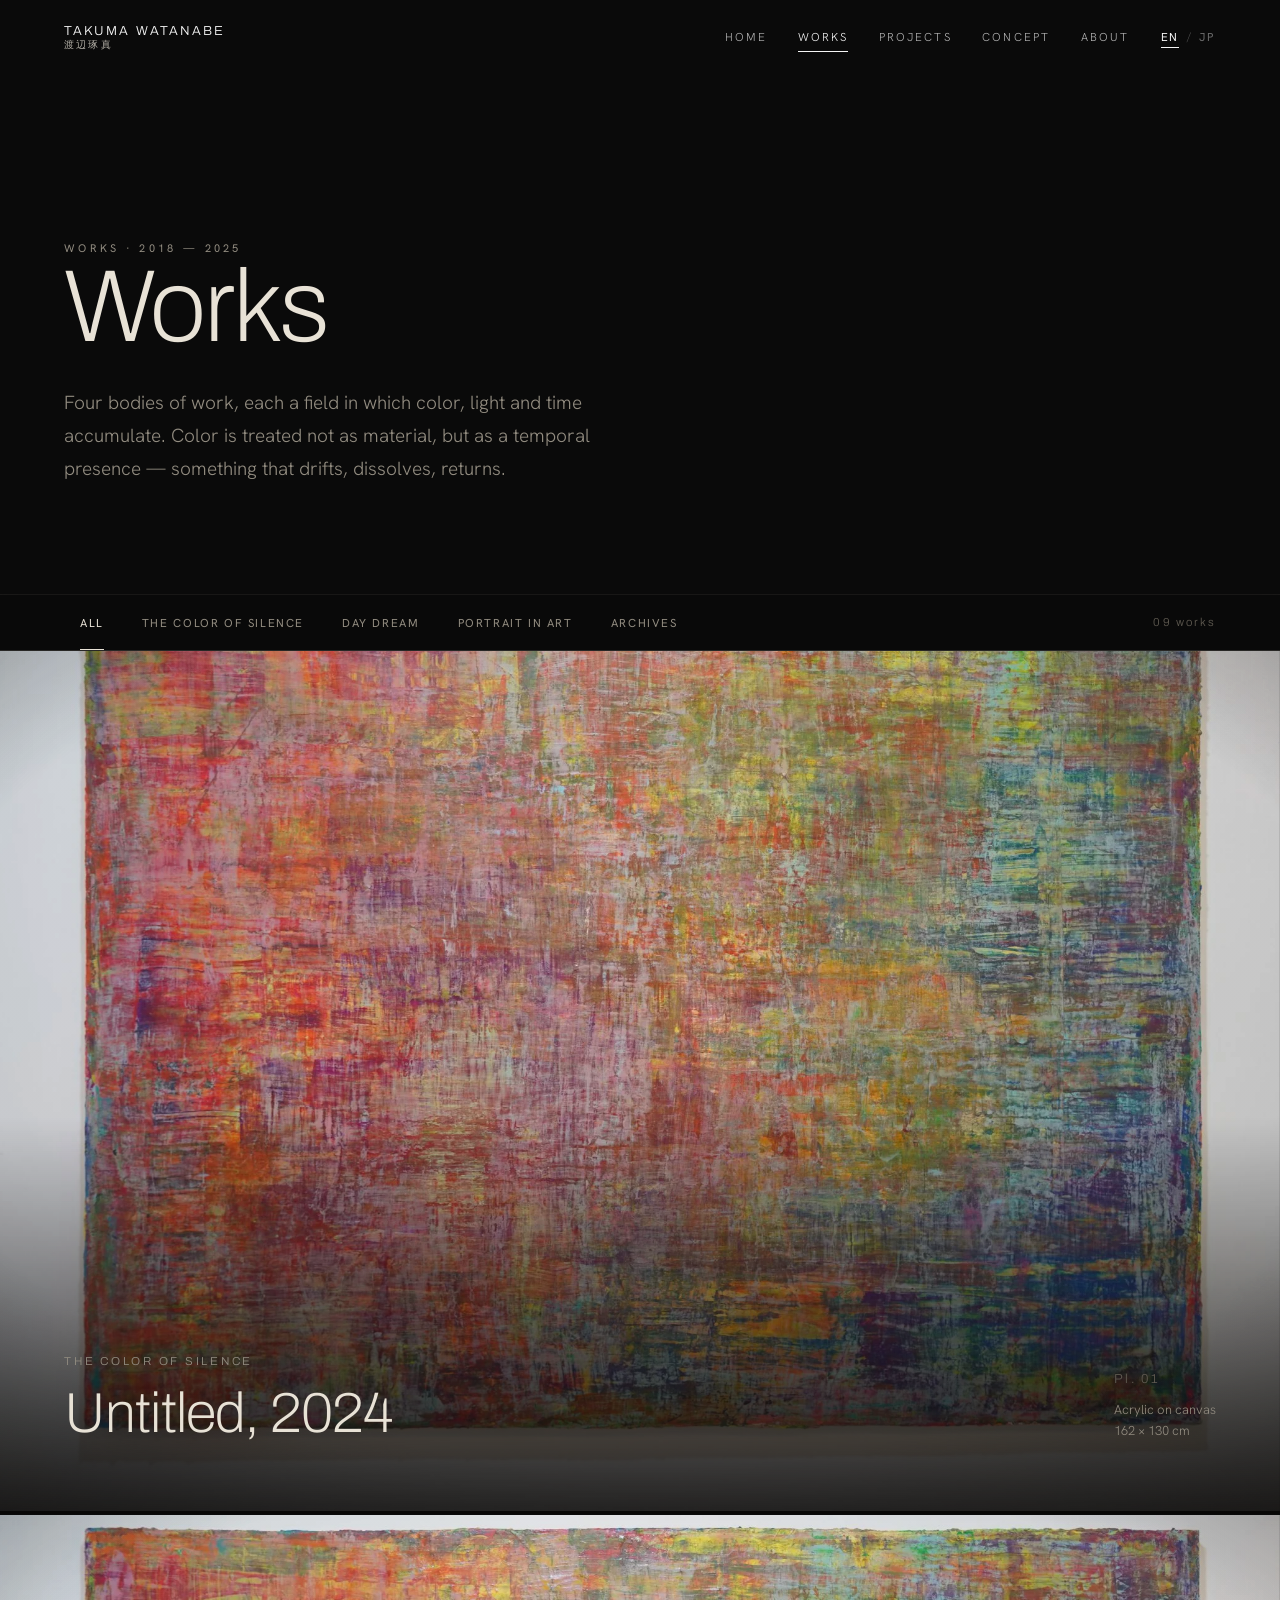
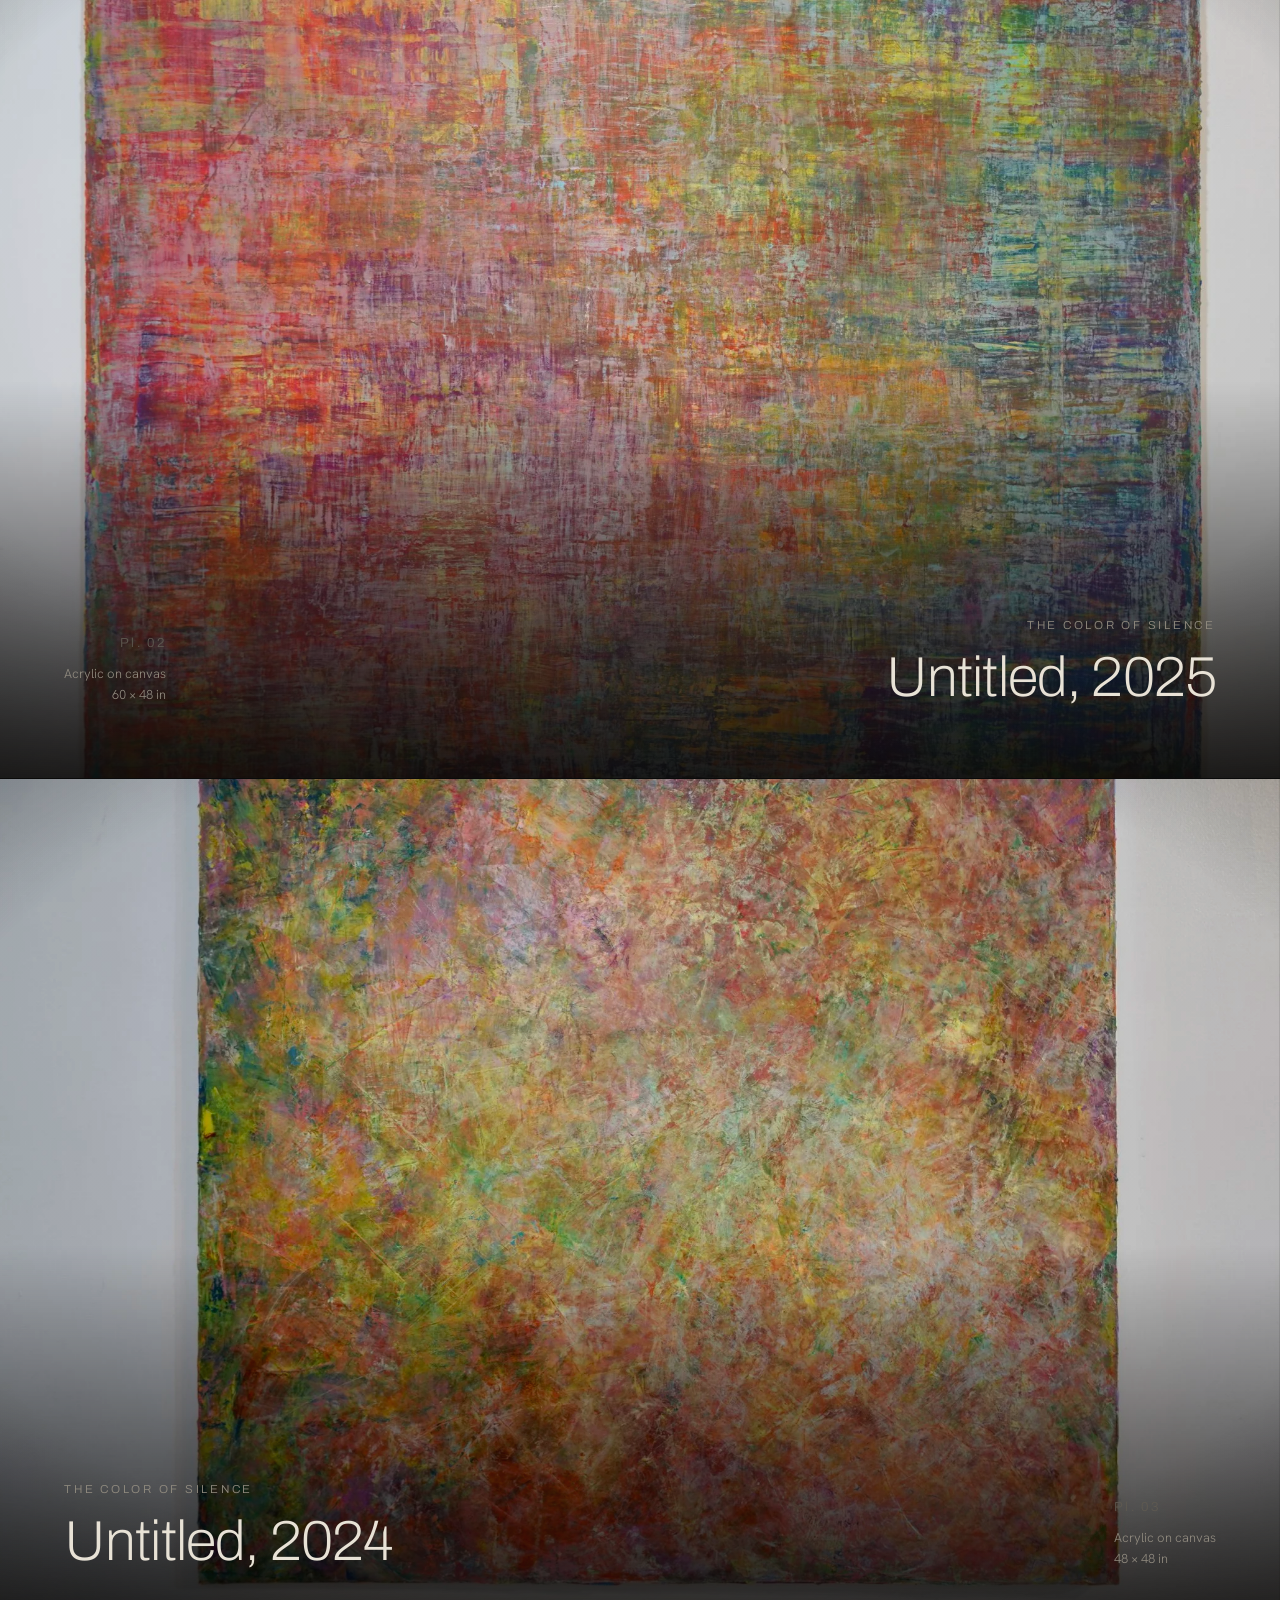
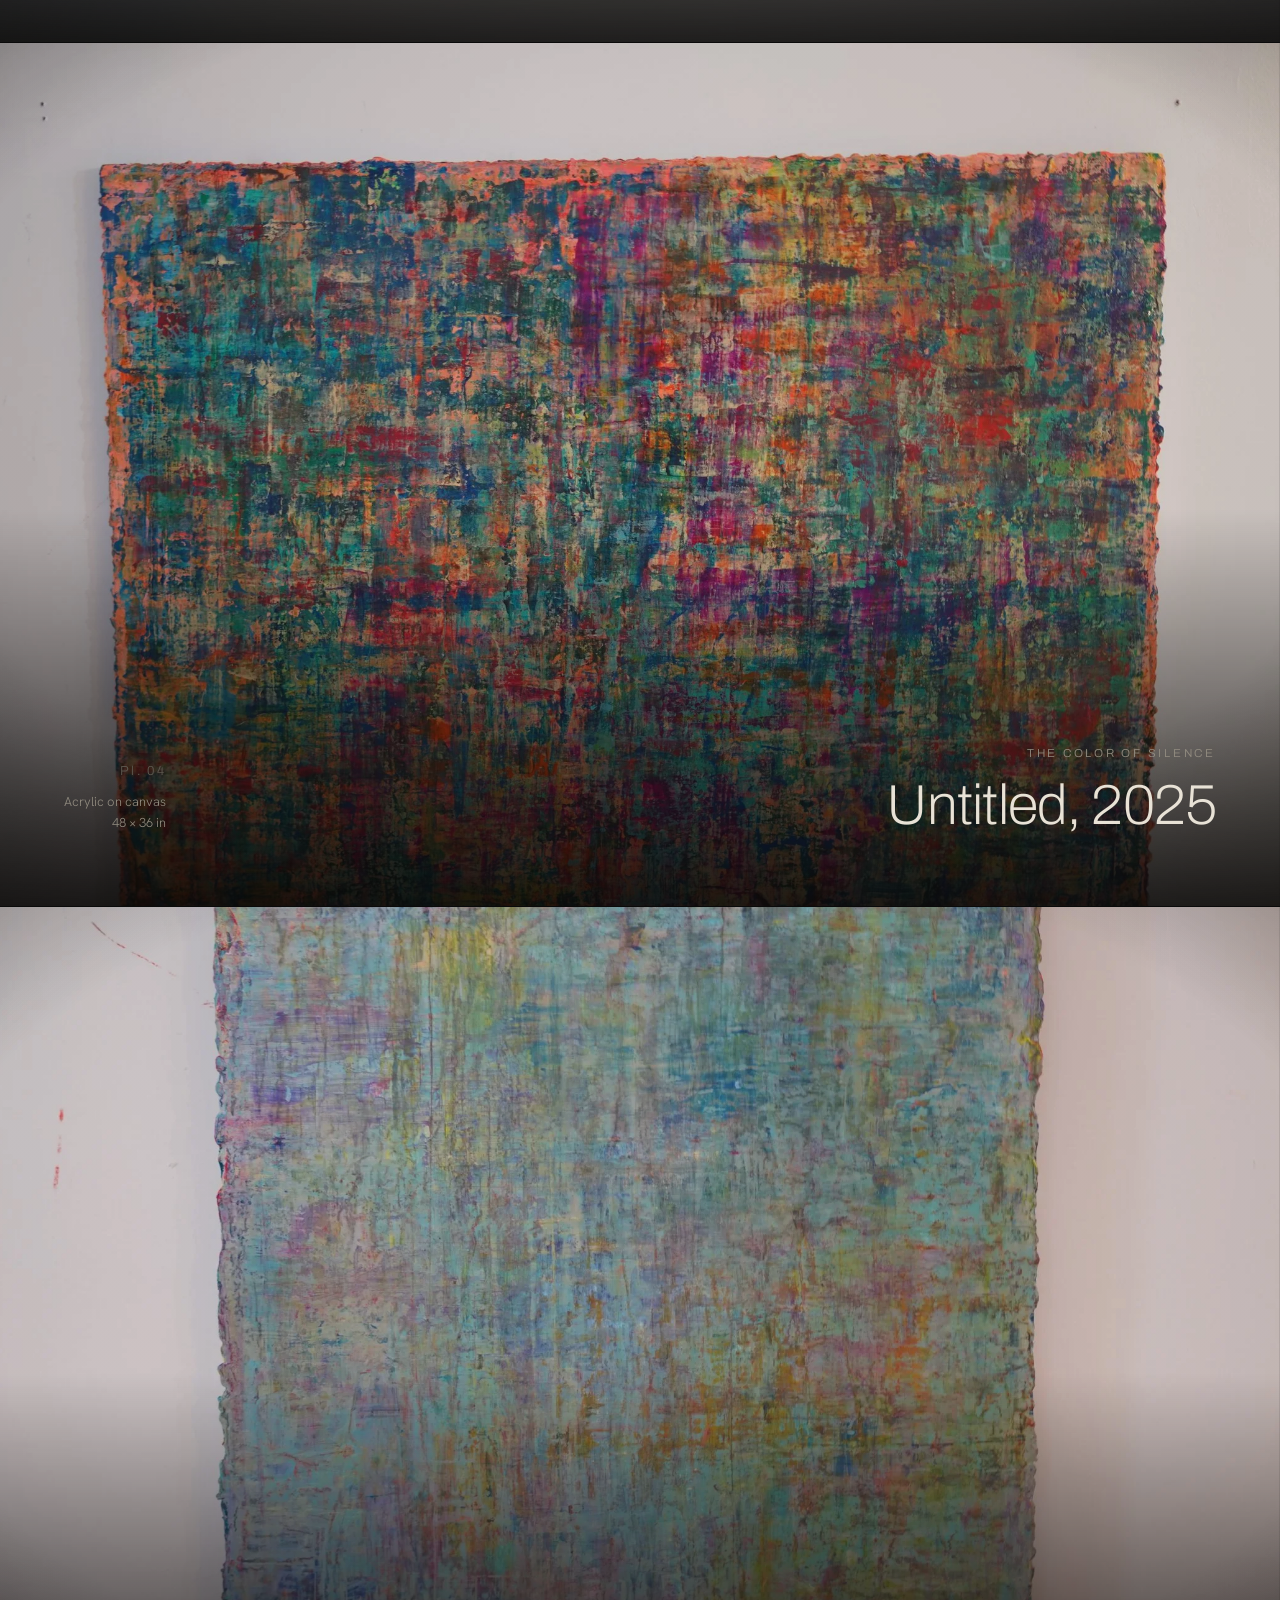
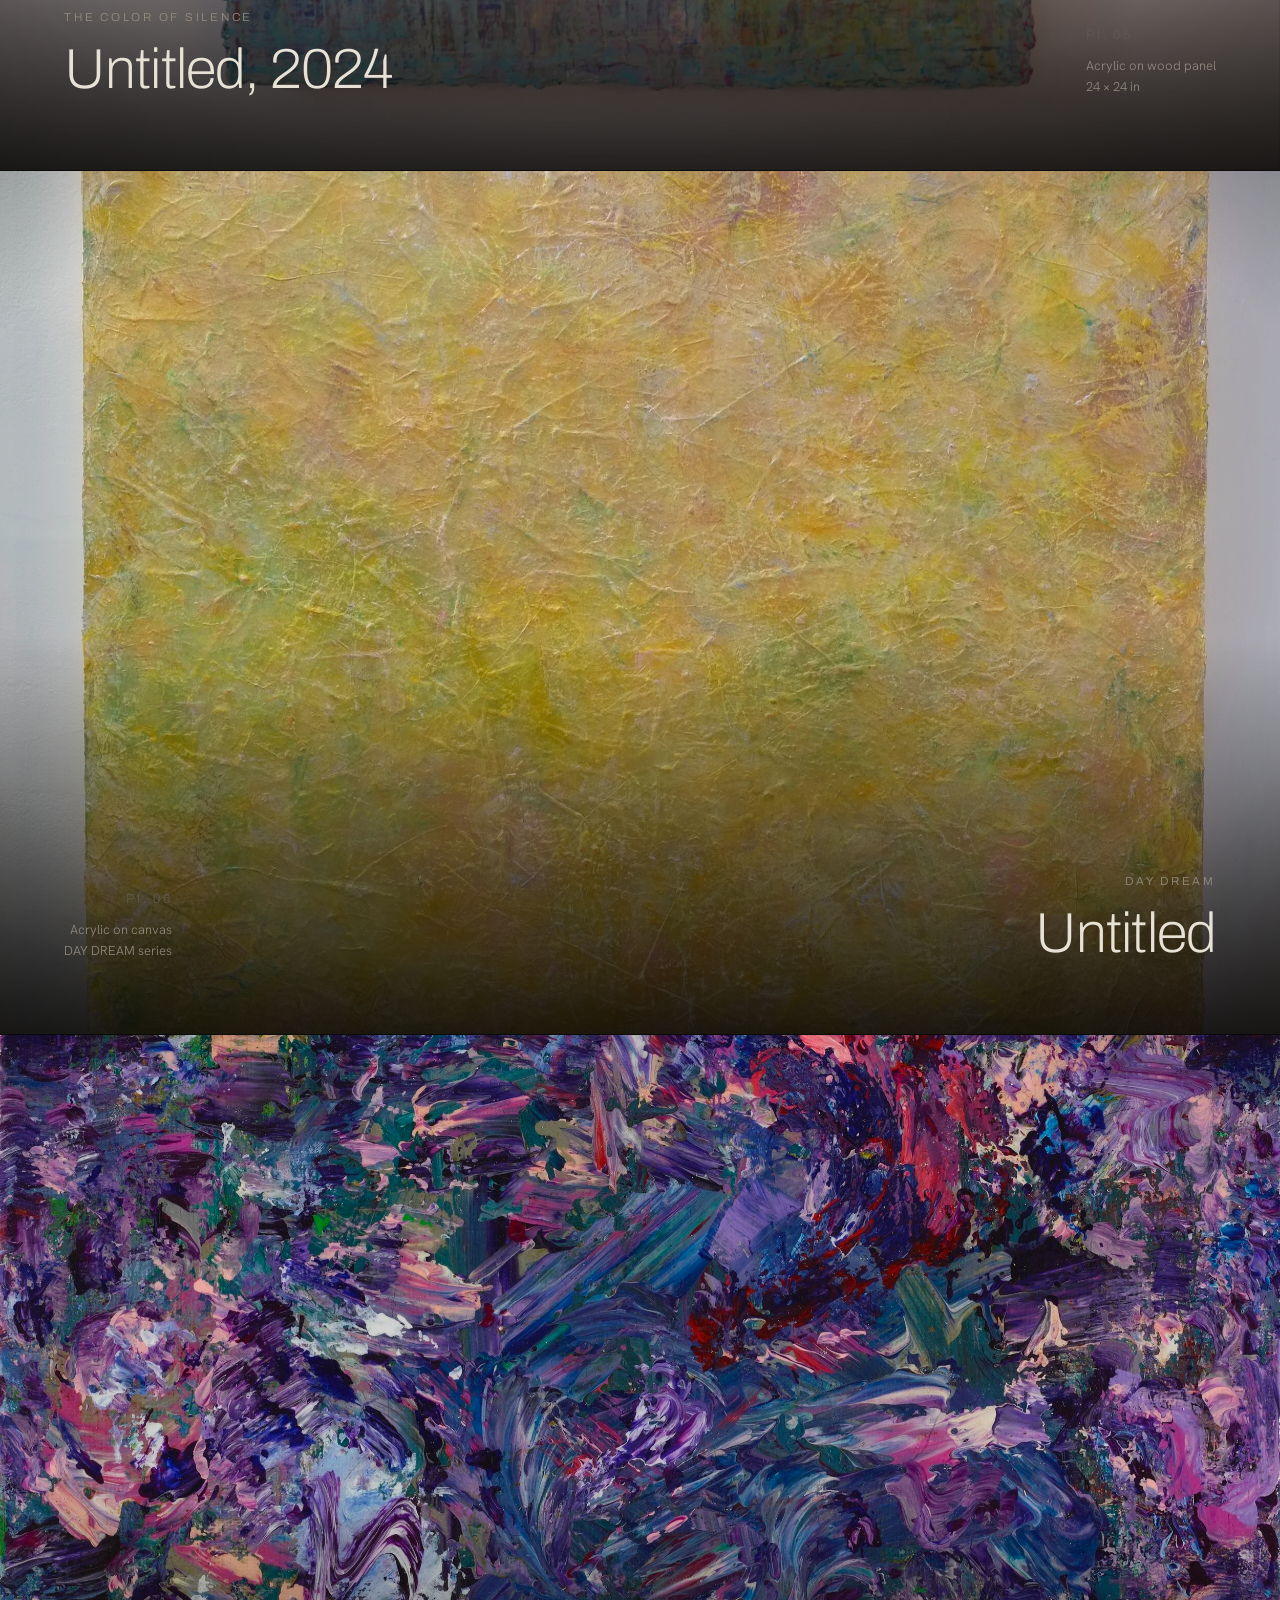
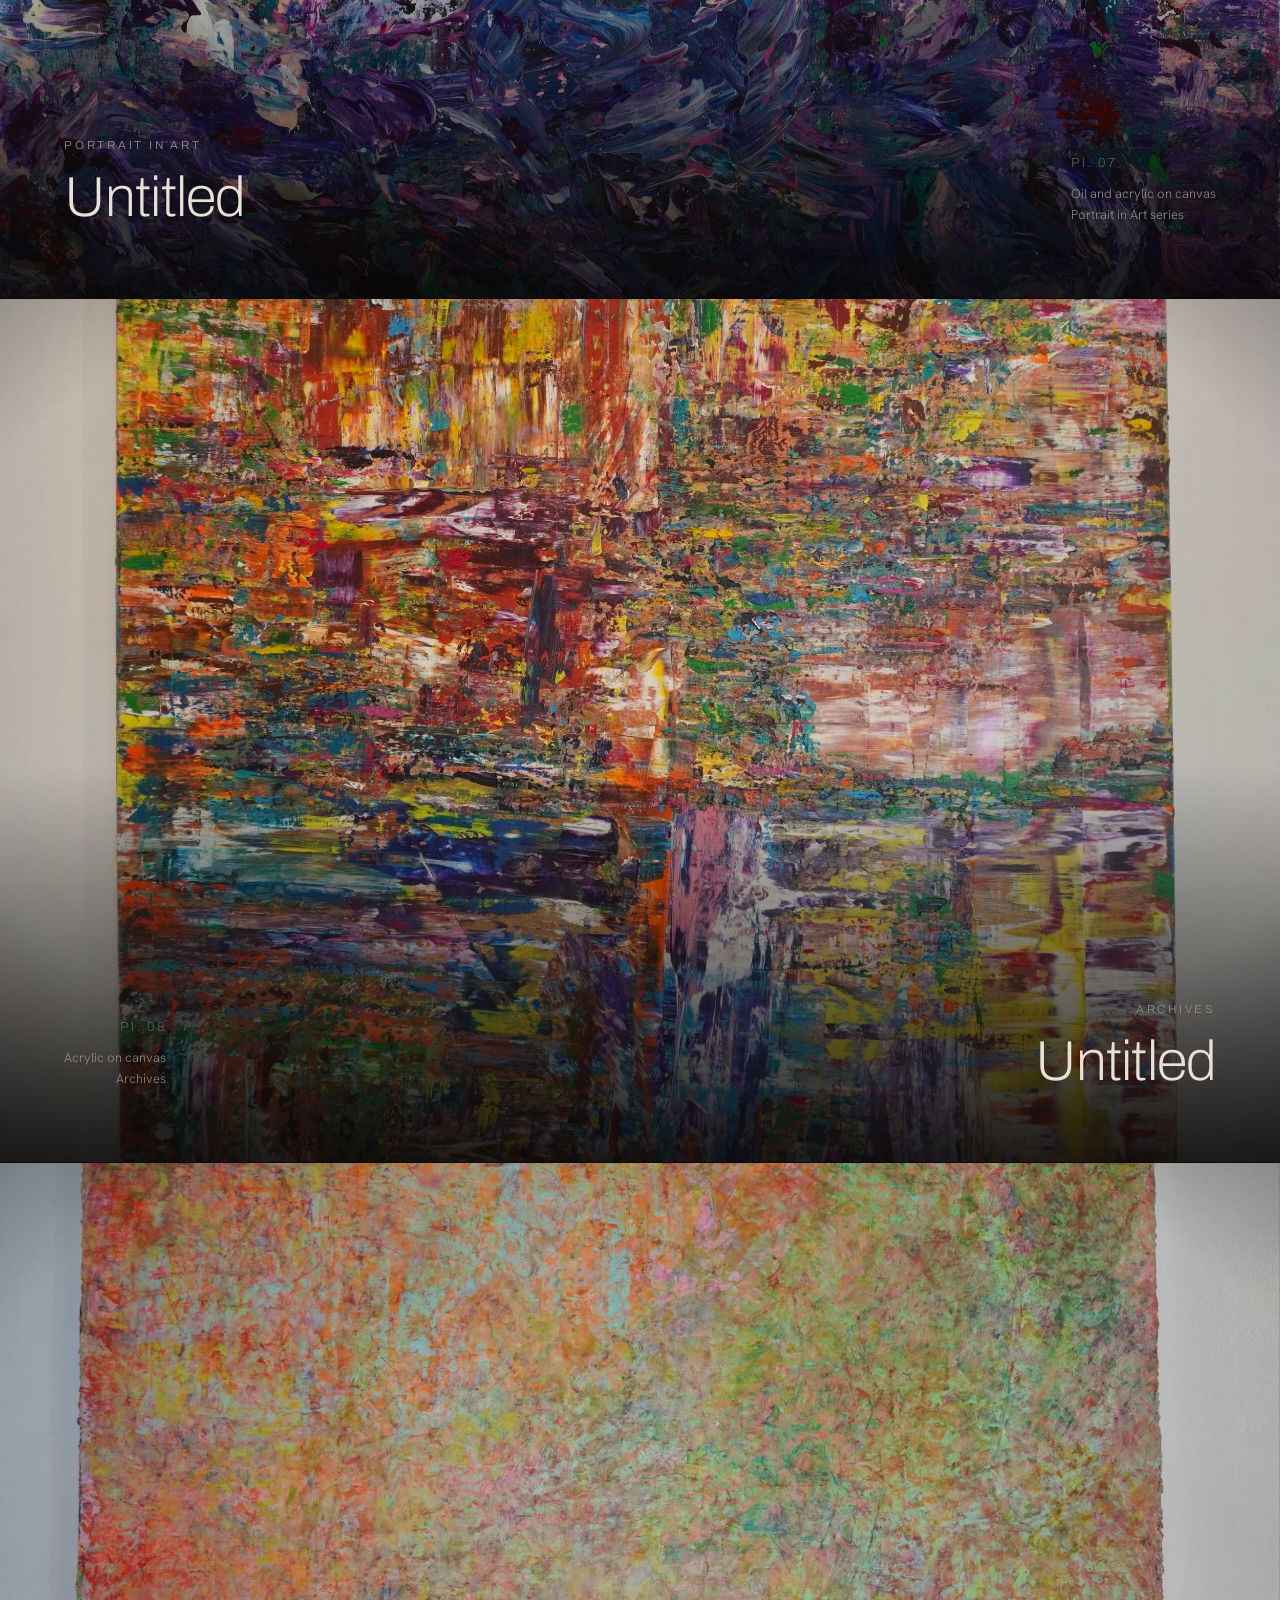
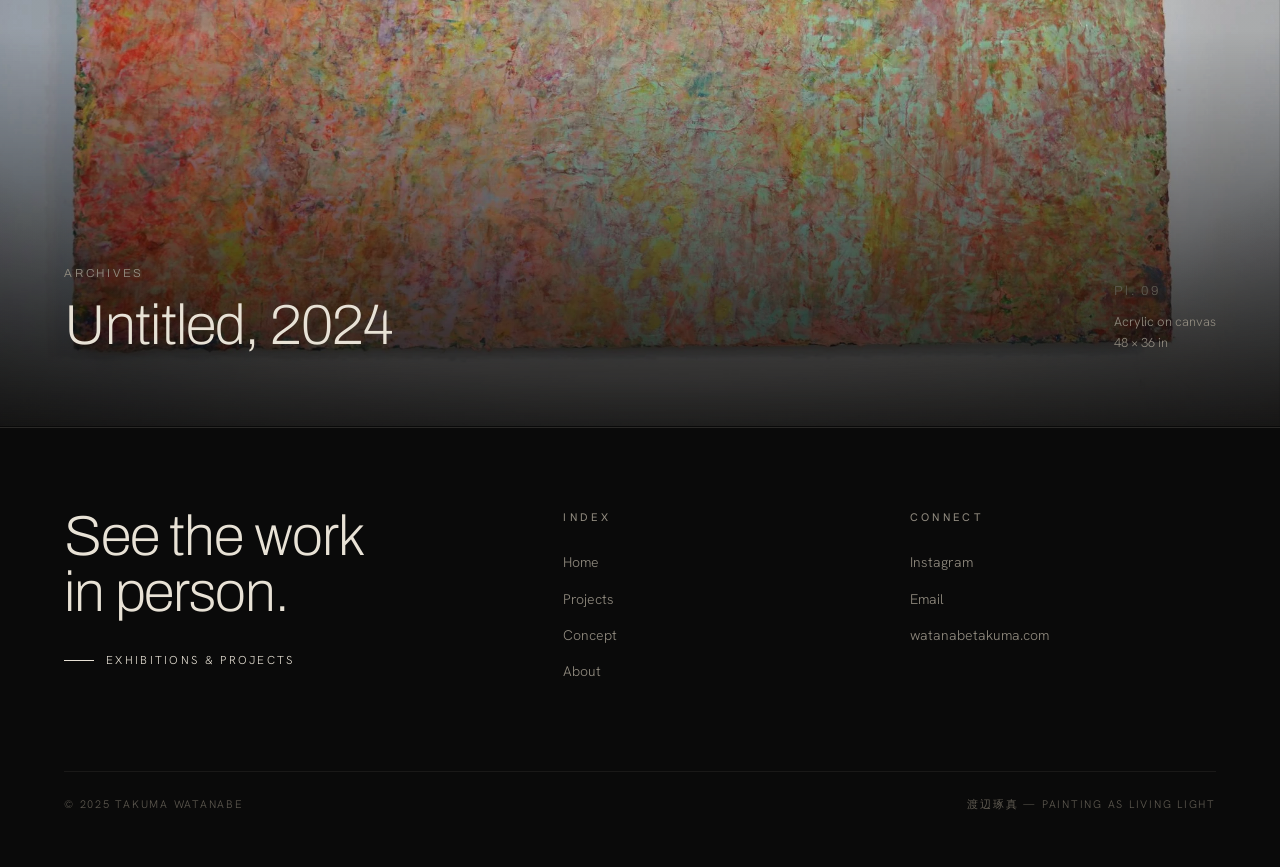
==== works.html @ 710b6a2f "Initial commit" ====
<!DOCTYPE html>
<html lang="en">
<head>
<meta charset="UTF-8" />
<meta name="viewport" content="width=device-width, initial-scale=1.0" />
<title>Works — Takuma Watanabe</title>
<script>try{if((localStorage.getItem('tw-lang')||'en')==='jp')document.documentElement.classList.add('lang-jp');}catch(e){}</script>
<link rel="preconnect" href="https://fonts.googleapis.com" />
<link rel="preconnect" href="https://fonts.gstatic.com" crossorigin />
<link href="https://fonts.googleapis.com/css2?family=Archivo:wght@300;400;500&family=Archivo+Expanded:wght@200;300;400&family=Hanken+Grotesk:wght@300;400;500&family=Noto+Sans+JP:wght@200;300;400;500&display=swap" rel="stylesheet" />
<link rel="stylesheet" href="assets/site.css" />
<style>
  .pagehead{padding:26vh var(--pad) 0;max-width:var(--maxw);margin:0 auto}
  .pagehead .micro{margin-bottom:26px}
  .pagehead h1{font-family:var(--display);font-weight:200;font-size:clamp(46px,8vw,120px);line-height:0.92;letter-spacing:-0.02em}
  .pagehead h1 .lng-jp{font-weight:200;letter-spacing:0.04em}
  .pagehead p{max-width:48ch;margin-top:32px;font-size:clamp(15px,1.5vw,19px);line-height:1.75;color:var(--ink-mute)}
  .pagehead p .lng-jp{line-height:2}

  .filterbar{position:sticky;top:0;z-index:70;background:rgba(10,10,10,0.78);backdrop-filter:blur(10px);
    border-top:1px solid var(--line-soft);border-bottom:1px solid var(--line);margin-top:12vh}
  .filterbar .inner{max-width:var(--maxw);margin:0 auto;padding:0 var(--pad);display:flex;align-items:center;justify-content:space-between;gap:20px}
  .filters{display:flex;gap:6px;flex-wrap:wrap;overflow-x:auto;scrollbar-width:none;-ms-overflow-style:none}
  .filters::-webkit-scrollbar{display:none}
  .filters button{appearance:none;background:transparent;border:0;color:var(--ink-mute);cursor:pointer;
    font-family:var(--sans);font-size:11.5px;letter-spacing:.14em;text-transform:uppercase;padding:20px 16px;white-space:nowrap;
    position:relative;transition:color .35s}
  .filters button .lng-jp{font-family:"Noto Sans JP",var(--sans);letter-spacing:.08em}
  .filters button:hover{color:var(--ink)}
  .filters button.on{color:var(--ink)}
  .filters button.on::after{content:"";position:absolute;left:16px;right:16px;bottom:0;height:1px;background:var(--ink)}
  .filtercount{font-family:var(--display);font-size:11.5px;letter-spacing:.18em;color:var(--ink-faint);white-space:nowrap}
  @media(max-width:600px){.filtercount{display:none}}

  .plate{position:relative;height:96vh;min-height:540px;overflow:hidden;display:flex;align-items:flex-end;border-bottom:1px solid rgba(0,0,0,0)}
  .plate.hide{display:none}
  .plate .meta{position:relative;z-index:4;padding:0 var(--pad) clamp(44px,8vh,86px);width:100%;max-width:var(--maxw);margin:0 auto;
    display:flex;align-items:flex-end;justify-content:space-between;gap:24px}
  .plate.right .meta{flex-direction:row-reverse;text-align:right}
  .plate .meta .l .series{font-family:var(--display);font-size:11.5px;letter-spacing:.24em;color:var(--ink-mute);text-transform:uppercase;margin-bottom:16px;display:block}
  .plate .meta .l .series .lng-jp{font-family:"Noto Sans JP",var(--sans);letter-spacing:.14em}
  .plate .meta .l h2{font-family:var(--display);font-weight:200;font-size:clamp(28px,4.4vw,62px);line-height:0.98;letter-spacing:-0.015em}
  .plate .meta .r{font-size:13px;color:var(--ink-mute);line-height:1.65;max-width:24ch}
  .plate .meta .r .pl{font-family:var(--display);letter-spacing:.18em;color:var(--ink-faint);display:block;margin-bottom:8px}

  @media(max-width:820px){
    .plate{height:80vh}
    .plate .meta{flex-direction:column;align-items:flex-start;text-align:left}
    .plate.right .meta{flex-direction:column;text-align:left}
  }
</style>
</head>
<body class="page-works">

<header class="nav" id="nav">
  <a class="wordmark" href="index.html">Takuma Watanabe<span class="jp">渡辺琢真</span></a>
  <div class="nav-right">
    <nav class="nav-links">
      <a href="index.html"><span class="lng-en">Home</span><span class="lng-jp">ホーム</span></a>
      <a href="works.html" aria-current="page"><span class="lng-en">Works</span><span class="lng-jp">作品</span></a>
      <a href="projects.html"><span class="lng-en">Projects</span><span class="lng-jp">プロジェクト</span></a>
      <a href="concept.html"><span class="lng-en">Concept</span><span class="lng-jp">コンセプト</span></a>
      <a href="about.html"><span class="lng-en">About</span><span class="lng-jp">について</span></a>
    </nav>
    <div class="lang-toggle" role="group" aria-label="Language">
      <button type="button" data-setlang="en" class="on">EN</button>
      <span class="sep">/</span>
      <button type="button" data-setlang="jp">JP</button>
    </div>
    <button class="nav-burger" aria-label="Menu"><span></span><span></span><span></span></button>
  </div>
</header>

<main>
  <section class="pagehead">
    <span class="micro"><span class="lng-en">Works · 2018 — 2025</span><span class="lng-jp">作品 ・ 2018 — 2025</span></span>
    <h1><span class="lng-en">Works</span><span class="lng-jp">作品</span></h1>
    <p>
      <span class="lng-en">Four bodies of work, each a field in which color, light and time accumulate. Color is treated not as material, but as a temporal presence — something that drifts, dissolves, returns.</span>
      <span class="lng-jp">四つの作品群。そのいずれもが、色彩と光と時間が積み重なる場です。色は物質としてではなく、時間的な存在として——漂い、溶け、還るものとして扱われます。</span>
    </p>
  </section>

  <div class="filterbar">
    <div class="inner">
      <div class="filters" id="filters">
        <button data-f="all" class="on"><span class="lng-en">All</span><span class="lng-jp">すべて</span></button>
        <button data-f="color-of-silence"><span class="lng-en">The Color of Silence</span><span class="lng-jp">沈黙の色彩</span></button>
        <button data-f="day-dream"><span class="lng-en">DAY DREAM</span><span class="lng-jp">デイドリーム</span></button>
        <button data-f="portrait-in-art"><span class="lng-en">Portrait in Art</span><span class="lng-jp">アート内の肖像</span></button>
        <button data-f="archives"><span class="lng-en">Archives</span><span class="lng-jp">アーカイブ</span></button>
      </div>
      <span class="filtercount" id="count">09 works</span>
    </div>
  </div>

  <div id="gallery">
    <!-- THE COLOR OF SILENCE -->
    <section class="plate" data-series="color-of-silence" id="color-of-silence">
      <div class="bleed" data-parallax="0.14"><img src="art/hero.webp" alt="Untitled — The Color of Silence" /></div>
      <div class="vignette"></div><div class="scrim-b"></div>
      <div class="meta">
        <div class="l"><span class="series"><span class="lng-en">The Color of Silence</span><span class="lng-jp">沈黙の色彩</span></span><h2><span class="lng-en">Untitled, 2024</span><span class="lng-jp">無題, 2024</span></h2></div>
        <div class="r"><span class="pl">Pl. 01</span><span class="lng-en">Acrylic on canvas<br />162 × 130 cm</span><span class="lng-jp">アクリル、キャンバス<br />162 × 130 cm</span></div>
      </div>
    </section>

    <section class="plate right" data-series="color-of-silence">
      <div class="bleed" data-parallax="0.14"><img src="art/p1.webp" alt="Untitled — The Color of Silence" /></div>
      <div class="vignette"></div><div class="scrim-b"></div>
      <div class="meta">
        <div class="l"><span class="series"><span class="lng-en">The Color of Silence</span><span class="lng-jp">沈黙の色彩</span></span><h2><span class="lng-en">Untitled, 2025</span><span class="lng-jp">無題, 2025</span></h2></div>
        <div class="r"><span class="pl">Pl. 02</span><span class="lng-en">Acrylic on canvas<br />60 × 48 in</span><span class="lng-jp">アクリル、キャンバス<br />60 × 48 in</span></div>
      </div>
    </section>

    <section class="plate" data-series="color-of-silence">
      <div class="bleed" data-parallax="0.14"><img src="art/p2.webp" alt="Untitled — The Color of Silence" /></div>
      <div class="vignette"></div><div class="scrim-b"></div>
      <div class="meta">
        <div class="l"><span class="series"><span class="lng-en">The Color of Silence</span><span class="lng-jp">沈黙の色彩</span></span><h2><span class="lng-en">Untitled, 2024</span><span class="lng-jp">無題, 2024</span></h2></div>
        <div class="r"><span class="pl">Pl. 03</span><span class="lng-en">Acrylic on canvas<br />48 × 48 in</span><span class="lng-jp">アクリル、キャンバス<br />48 × 48 in</span></div>
      </div>
    </section>

    <section class="plate right" data-series="color-of-silence">
      <div class="bleed" data-parallax="0.14"><img src="art/p6.webp" alt="Untitled — The Color of Silence" /></div>
      <div class="vignette"></div><div class="scrim-b"></div>
      <div class="meta">
        <div class="l"><span class="series"><span class="lng-en">The Color of Silence</span><span class="lng-jp">沈黙の色彩</span></span><h2><span class="lng-en">Untitled, 2025</span><span class="lng-jp">無題, 2025</span></h2></div>
        <div class="r"><span class="pl">Pl. 04</span><span class="lng-en">Acrylic on canvas<br />48 × 36 in</span><span class="lng-jp">アクリル、キャンバス<br />48 × 36 in</span></div>
      </div>
    </section>

    <section class="plate" data-series="color-of-silence">
      <div class="bleed" data-parallax="0.14"><img src="art/p8.webp" alt="Untitled — The Color of Silence" /></div>
      <div class="vignette"></div><div class="scrim-b"></div>
      <div class="meta">
        <div class="l"><span class="series"><span class="lng-en">The Color of Silence</span><span class="lng-jp">沈黙の色彩</span></span><h2><span class="lng-en">Untitled, 2024</span><span class="lng-jp">無題, 2024</span></h2></div>
        <div class="r"><span class="pl">Pl. 05</span><span class="lng-en">Acrylic on wood panel<br />24 × 24 in</span><span class="lng-jp">アクリル、木製パネル<br />24 × 24 in</span></div>
      </div>
    </section>

    <!-- DAY DREAM -->
    <section class="plate right" data-series="day-dream" id="day-dream">
      <div class="bleed" data-parallax="0.14"><img src="art/daydream.webp" alt="Untitled — DAY DREAM" /></div>
      <div class="vignette"></div><div class="scrim-b"></div>
      <div class="meta">
        <div class="l"><span class="series"><span class="lng-en">DAY DREAM</span><span class="lng-jp">デイドリーム</span></span><h2><span class="lng-en">Untitled</span><span class="lng-jp">無題</span></h2></div>
        <div class="r"><span class="pl">Pl. 06</span><span class="lng-en">Acrylic on canvas<br />DAY DREAM series</span><span class="lng-jp">アクリル、キャンバス<br />デイドリーム シリーズ</span></div>
      </div>
    </section>

    <!-- PORTRAIT IN ART -->
    <section class="plate" data-series="portrait-in-art" id="portrait-in-art">
      <div class="bleed" data-parallax="0.14"><img src="art/portrait-art.webp" alt="Untitled — Portrait in Art" /></div>
      <div class="vignette"></div><div class="scrim-b"></div>
      <div class="meta">
        <div class="l"><span class="series"><span class="lng-en">Portrait in Art</span><span class="lng-jp">アート内の肖像</span></span><h2><span class="lng-en">Untitled</span><span class="lng-jp">無題</span></h2></div>
        <div class="r"><span class="pl">Pl. 07</span><span class="lng-en">Oil and acrylic on canvas<br />Portrait in Art series</span><span class="lng-jp">油彩・アクリル、キャンバス<br />アート内の肖像 シリーズ</span></div>
      </div>
    </section>

    <!-- ARCHIVES -->
    <section class="plate right" data-series="archives" id="archives">
      <div class="bleed" data-parallax="0.14"><img src="art/archives.webp" alt="Untitled — Archives" /></div>
      <div class="vignette"></div><div class="scrim-b"></div>
      <div class="meta">
        <div class="l"><span class="series"><span class="lng-en">Archives</span><span class="lng-jp">アーカイブ</span></span><h2><span class="lng-en">Untitled</span><span class="lng-jp">無題</span></h2></div>
        <div class="r"><span class="pl">Pl. 08</span><span class="lng-en">Acrylic on canvas<br />Archives</span><span class="lng-jp">アクリル、キャンバス<br />アーカイブ</span></div>
      </div>
    </section>

    <section class="plate" data-series="archives">
      <div class="bleed" data-parallax="0.14"><img src="art/p4.webp" alt="Untitled — Archives" /></div>
      <div class="vignette"></div><div class="scrim-b"></div>
      <div class="meta">
        <div class="l"><span class="series"><span class="lng-en">Archives</span><span class="lng-jp">アーカイブ</span></span><h2><span class="lng-en">Untitled, 2024</span><span class="lng-jp">無題, 2024</span></h2></div>
        <div class="r"><span class="pl">Pl. 09</span><span class="lng-en">Acrylic on canvas<br />48 × 36 in</span><span class="lng-jp">アクリル、キャンバス<br />48 × 36 in</span></div>
      </div>
    </section>
  </div>
</main>

<footer class="foot">
  <div class="inner">
    <div class="top">
      <div>
        <div class="big reveal"><span class="lng-en">See the work<br />in person.</span><span class="lng-jp">実際に、<br />作品を観る。</span></div>
        <a class="cta reveal" href="projects.html"><span class="ln"></span> <span class="lng-en">Exhibitions & projects</span><span class="lng-jp">展覧会とプロジェクト</span></a>
      </div>
      <div class="col reveal">
        <div class="micro"><span class="lng-en">Index</span><span class="lng-jp">ページ</span></div>
        <a href="index.html"><span class="lng-en">Home</span><span class="lng-jp">ホーム</span></a>
        <a href="projects.html"><span class="lng-en">Projects</span><span class="lng-jp">プロジェクト</span></a>
        <a href="concept.html"><span class="lng-en">Concept</span><span class="lng-jp">コンセプト</span></a>
        <a href="about.html"><span class="lng-en">About</span><span class="lng-jp">について</span></a>
      </div>
      <div class="col reveal">
        <div class="micro"><span class="lng-en">Connect</span><span class="lng-jp">コンタクト</span></div>
        <a href="https://www.instagram.com" target="_blank" rel="noopener">Instagram</a>
        <a href="mailto:studio@watanabetakuma.com"><span class="lng-en">Email</span><span class="lng-jp">メール</span></a>
        <a href="https://www.watanabetakuma.com" target="_blank" rel="noopener">watanabetakuma.com</a>
      </div>
    </div>
    <div class="base">
      <span>© 2025 Takuma Watanabe</span>
      <span><span class="lng-en">渡辺琢真 — Painting as living light</span><span class="lng-jp">渡辺琢真 ― 絵画は、生きた光として</span></span>
    </div>
  </div>
</footer>

<script src="assets/site.js"></script>
<script>
  (function(){
    var btns=[].slice.call(document.querySelectorAll('#filters button'));
    var plates=[].slice.call(document.querySelectorAll('#gallery .plate'));
    var count=document.getElementById('count');
    function pad(n){return (n<10?'0':'')+n;}
    function fmt(n){var jp=document.documentElement.classList.contains('lang-jp');return jp?(pad(n)+' 点'):(pad(n)+(n===1?' work':' works'));}
    function currentFilter(){var on=document.querySelector('#filters button.on');return on?on.getAttribute('data-f'):'all';}
    function apply(f){
      var shown=0;
      plates.forEach(function(p){
        var match=(f==='all'||p.getAttribute('data-series')===f);
        p.classList.toggle('hide',!match);
        if(match)shown++;
      });
      count.textContent=fmt(shown);
      window.dispatchEvent(new Event('scroll'));
    }
    btns.forEach(function(b){
      b.addEventListener('click',function(){
        btns.forEach(function(x){x.classList.remove('on');});
        b.classList.add('on');
        apply(b.getAttribute('data-f'));
        window.scrollTo({top:document.querySelector('.filterbar').offsetTop,behavior:'smooth'});
      });
    });
    window.addEventListener('langchange',function(){apply(currentFilter());});
    var hash=location.hash.replace('#','');
    if(hash){
      var match=btns.filter(function(b){return b.getAttribute('data-f')===hash;})[0];
      if(match){btns.forEach(function(x){x.classList.remove('on');});match.classList.add('on');}
    }
    apply(currentFilter());
  })();
</script>
</body>
</html>
---- assets/site.css ----
/* ============================================================
   TAKUMA WATANABE — Living Light
   Shared system: tokens · type · nav · footer · motion
   ============================================================ */
:root{
  --bg:#0a0a0a;
  --bg-soft:#100f0d;
  --ink:#e8e2d6;
  --ink-mute:#928c80;
  --ink-faint:#5f5a51;
  --line:rgba(232,226,214,0.14);
  --line-soft:rgba(232,226,214,0.07);
  --display:"Archivo Expanded","Archivo",sans-serif;
  --sans:"Hanken Grotesk",system-ui,sans-serif;
  --pad:clamp(22px,5vw,68px);
  --maxw:1400px;
}
*{margin:0;padding:0;box-sizing:border-box}
html{scroll-behavior:smooth}
body{
  background:var(--bg);color:var(--ink);
  font-family:var(--sans);font-weight:300;
  -webkit-font-smoothing:antialiased;line-height:1.6;
  overflow-x:hidden;
}
a{color:inherit;text-decoration:none}
img{display:block}
::selection{background:rgba(232,226,214,0.16)}

.micro{font-size:11px;letter-spacing:0.3em;text-transform:uppercase;color:var(--ink-mute);font-weight:400}
.pad{padding-left:var(--pad);padding-right:var(--pad)}
.center{max-width:var(--maxw);margin:0 auto}

/* ---------- NAV ---------- */
.nav{
  position:fixed;top:0;left:0;right:0;z-index:80;
  display:flex;align-items:center;justify-content:space-between;
  padding:22px var(--pad);
  mix-blend-mode:difference;
  transition:padding .5s ease;
}
.nav .wordmark{
  font-family:var(--display);font-weight:300;letter-spacing:0.16em;
  font-size:13px;text-transform:uppercase;color:#fff;
  display:flex;flex-direction:column;line-height:1.25;
}
.nav .wordmark .jp{font-size:10px;letter-spacing:0.22em;color:#bdb9b0;font-family:var(--sans)}
.nav-links{display:flex;gap:clamp(18px,2.4vw,38px);align-items:center}
.nav-links a{
  font-size:11.5px;letter-spacing:0.18em;text-transform:uppercase;color:#fff;
  position:relative;padding:6px 0;opacity:.72;transition:opacity .35s;
}
.nav-links a:hover{opacity:1}
.nav-links a::after{
  content:"";position:absolute;left:0;bottom:0;width:0;height:1px;background:#fff;transition:width .45s cubic-bezier(.2,.7,.2,1);
}
.nav-links a:hover::after{width:100%}
.nav-links a[aria-current="page"]{opacity:1}
.nav-links a[aria-current="page"]::after{width:100%}
.nav-burger{display:none;background:none;border:0;cursor:pointer;flex-direction:column;gap:5px;padding:8px;z-index:90}
.nav-burger span{width:24px;height:1.5px;background:#fff;display:block;transition:transform .4s,opacity .4s}

/* ---------- NAV RIGHT + LANGUAGE TOGGLE ---------- */
.nav-right{display:flex;align-items:center;gap:clamp(16px,2.4vw,34px)}
.lang-toggle{display:flex;align-items:center;gap:7px;flex-shrink:0}
.lang-toggle button{background:none;border:0;cursor:pointer;color:#fff;font-family:var(--sans);
  font-size:11.5px;letter-spacing:.16em;font-weight:400;opacity:.42;transition:opacity .3s;padding:5px 1px;line-height:1;position:relative}
.lang-toggle button::after{content:"";position:absolute;left:1px;right:1px;bottom:0;height:1px;background:#fff;transform:scaleX(0);transition:transform .35s cubic-bezier(.2,.7,.2,1)}
.lang-toggle button:hover{opacity:.8}
.lang-toggle button.on{opacity:1}
.lang-toggle button.on::after{transform:scaleX(1)}
.lang-toggle .sep{color:#fff;opacity:.32;font-size:11px;font-weight:300}

/* ---------- LANGUAGE VISIBILITY ---------- */
.lng-jp{display:none}
html.lang-jp .lng-en{display:none}
html.lang-jp .lng-jp{display:revert}
.lng-jp{font-family:"Noto Sans JP",var(--sans);font-feature-settings:"palt" 1;font-weight:300}

/* ---------- FULL-BLEED PLATE ---------- */
.bleed{position:absolute;inset:-10% 0;will-change:transform}
.bleed img{position:absolute;inset:0;width:100%;height:100%;object-fit:cover}
.vignette{position:absolute;inset:0;z-index:2;pointer-events:none;
  background:radial-gradient(125% 110% at 50% 44%,transparent 46%,rgba(8,7,6,.62) 82%,rgba(8,7,6,.86) 100%);}
.scrim-b{position:absolute;inset:0;z-index:2;pointer-events:none;
  background:linear-gradient(to top,rgba(8,7,6,.86),rgba(8,7,6,.05) 46%);}
.scrim-full{position:absolute;inset:0;z-index:2;pointer-events:none;
  background:linear-gradient(to bottom,rgba(8,7,6,.5),rgba(8,7,6,.06) 30%,rgba(8,7,6,.16) 60%,rgba(8,7,6,.9));}

/* ---------- FOOTER ---------- */
.foot{border-top:1px solid var(--line);padding:9vh var(--pad) 6vh;background:var(--bg)}
.foot .inner{max-width:var(--maxw);margin:0 auto}
.foot .top{display:grid;grid-template-columns:1.5fr 1fr 1fr;gap:40px}
.foot .big{font-family:var(--display);font-weight:200;font-size:clamp(28px,4.4vw,58px);line-height:1.0;letter-spacing:-0.02em}
.foot .cta{display:flex;width:fit-content;align-items:center;gap:12px;font-size:11.5px;letter-spacing:.2em;text-transform:uppercase;margin-top:30px;color:var(--ink)}
.foot .cta .ln{width:30px;height:1px;background:var(--ink);transition:width .45s}
.foot .cta:hover .ln{width:54px}
.foot .col .micro{margin-bottom:18px}
.foot .col a{display:block;font-size:14px;color:var(--ink-mute);padding:7px 0;transition:color .3s}
.foot .col a:hover{color:var(--ink)}
.foot .base{display:flex;justify-content:space-between;align-items:center;margin-top:9vh;padding-top:24px;
  border-top:1px solid var(--line-soft);font-size:11px;letter-spacing:.16em;text-transform:uppercase;color:var(--ink-faint);
  flex-wrap:wrap;gap:12px}

/* ---------- MOTION ---------- */
.reveal{opacity:0;transform:translateY(28px);transition:opacity 1.2s cubic-bezier(.2,.7,.2,1),transform 1.2s cubic-bezier(.2,.7,.2,1)}
.reveal.in{opacity:1;transform:none}
@media (prefers-reduced-motion:reduce){.reveal{opacity:1;transform:none;transition:none}}

/* ---------- SHARED PIECES ---------- */
.eyebrow{display:block;margin-bottom:30px}
.scrollcue{position:absolute;z-index:5;right:var(--pad);bottom:clamp(40px,8vh,96px);display:flex;flex-direction:column;align-items:center;gap:14px;mix-blend-mode:difference}
.scrollcue .ln{width:1px;height:54px;background:linear-gradient(#fff,transparent);animation:drip 2.4s ease-in-out infinite}
.scrollcue .micro{writing-mode:vertical-rl;color:#fff}
@keyframes drip{0%,100%{transform:scaleY(.5);transform-origin:top;opacity:.4}50%{transform:scaleY(1);opacity:1}}

/* ---------- RESPONSIVE NAV ---------- */
@media(max-width:820px){
  .nav-burger{display:flex}
  .nav-links{
    position:fixed;inset:0;z-index:85;background:rgba(8,7,6,.97);backdrop-filter:blur(8px);
    flex-direction:column;justify-content:center;align-items:center;gap:8px;
    transform:translateY(-100%);transition:transform .55s cubic-bezier(.2,.7,.2,1);mix-blend-mode:normal;
  }
  .nav.open .nav-links{transform:none}
  .nav-links a{font-family:var(--display);font-size:22px;letter-spacing:.06em;text-transform:none;padding:14px;opacity:.9}
  .nav.open{mix-blend-mode:normal}
  .nav.open .nav-burger span:nth-child(1){transform:translateY(6.5px) rotate(45deg)}
  .nav.open .nav-burger span:nth-child(2){opacity:0}
  .nav.open .nav-burger span:nth-child(3){transform:translateY(-6.5px) rotate(-45deg)}
  .foot .top{grid-template-columns:1fr 1fr}
  .foot .big{grid-column:1/-1;margin-bottom:18px}
}
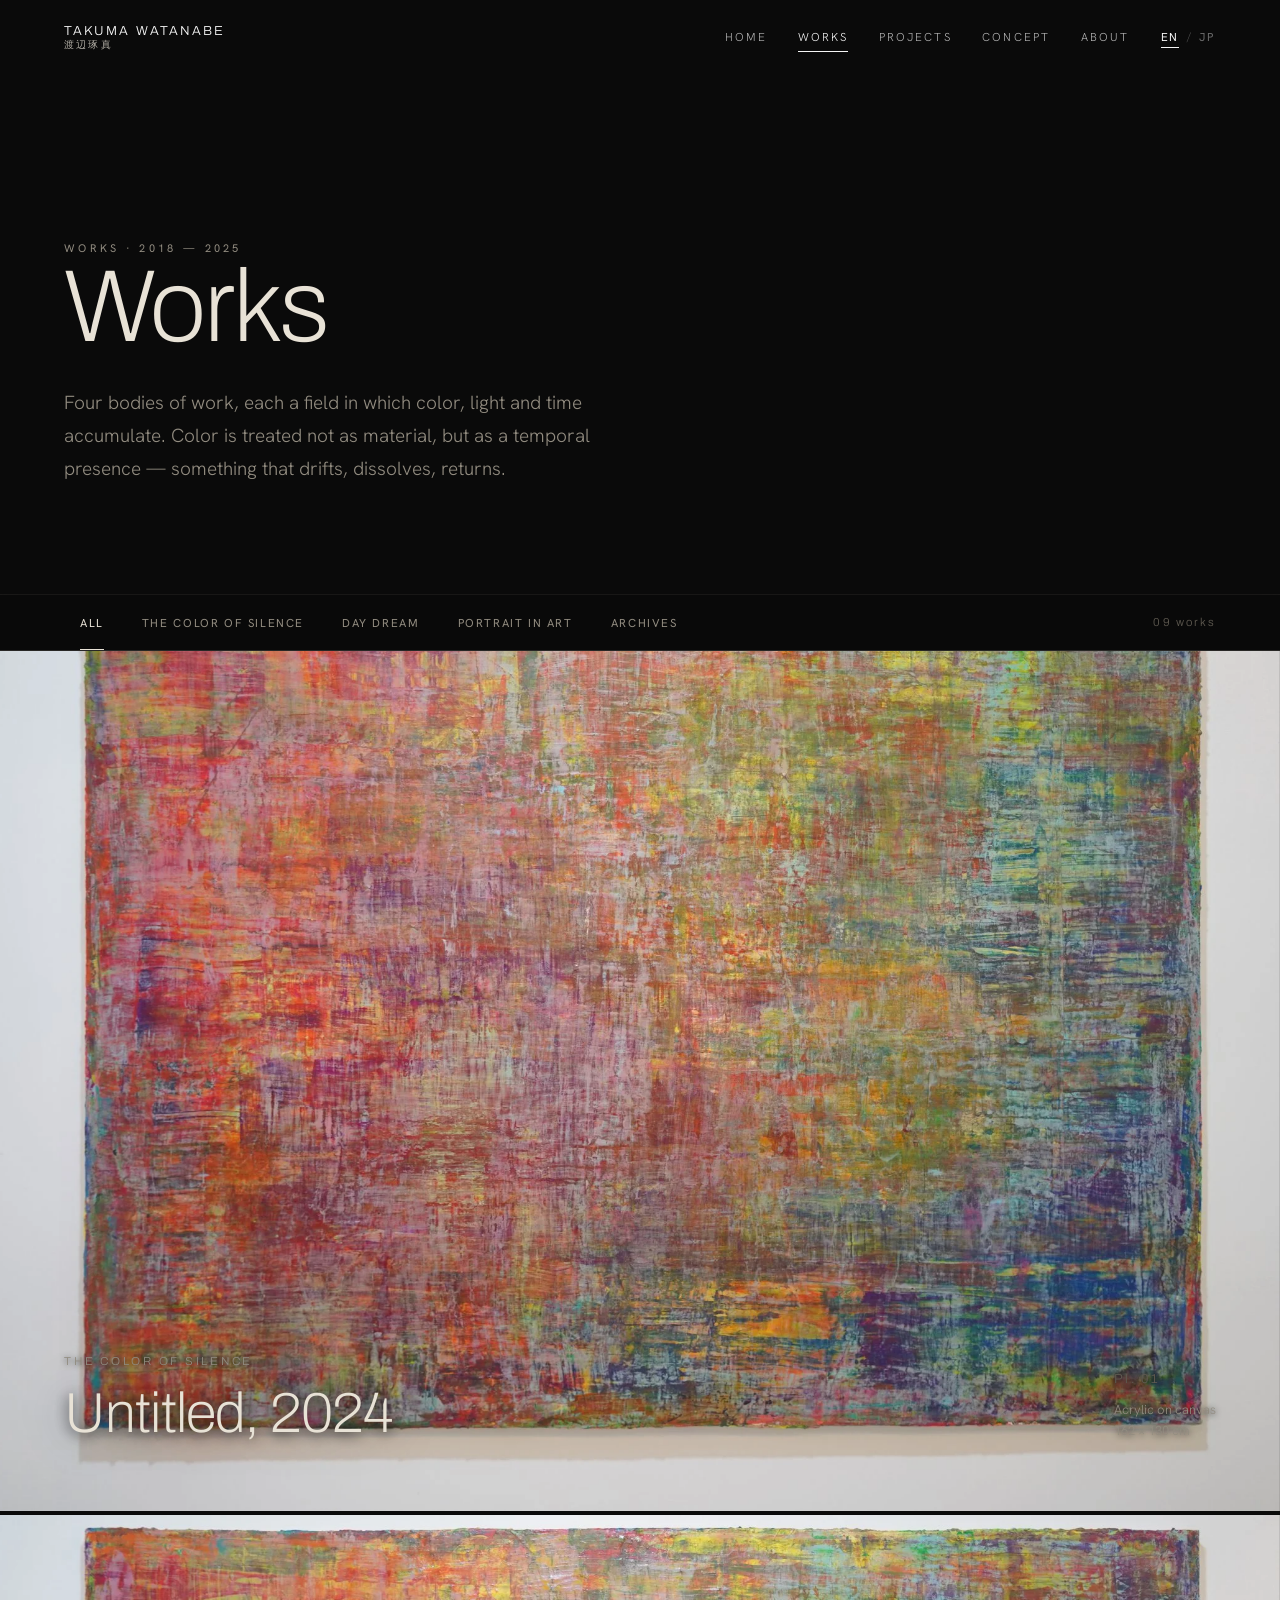
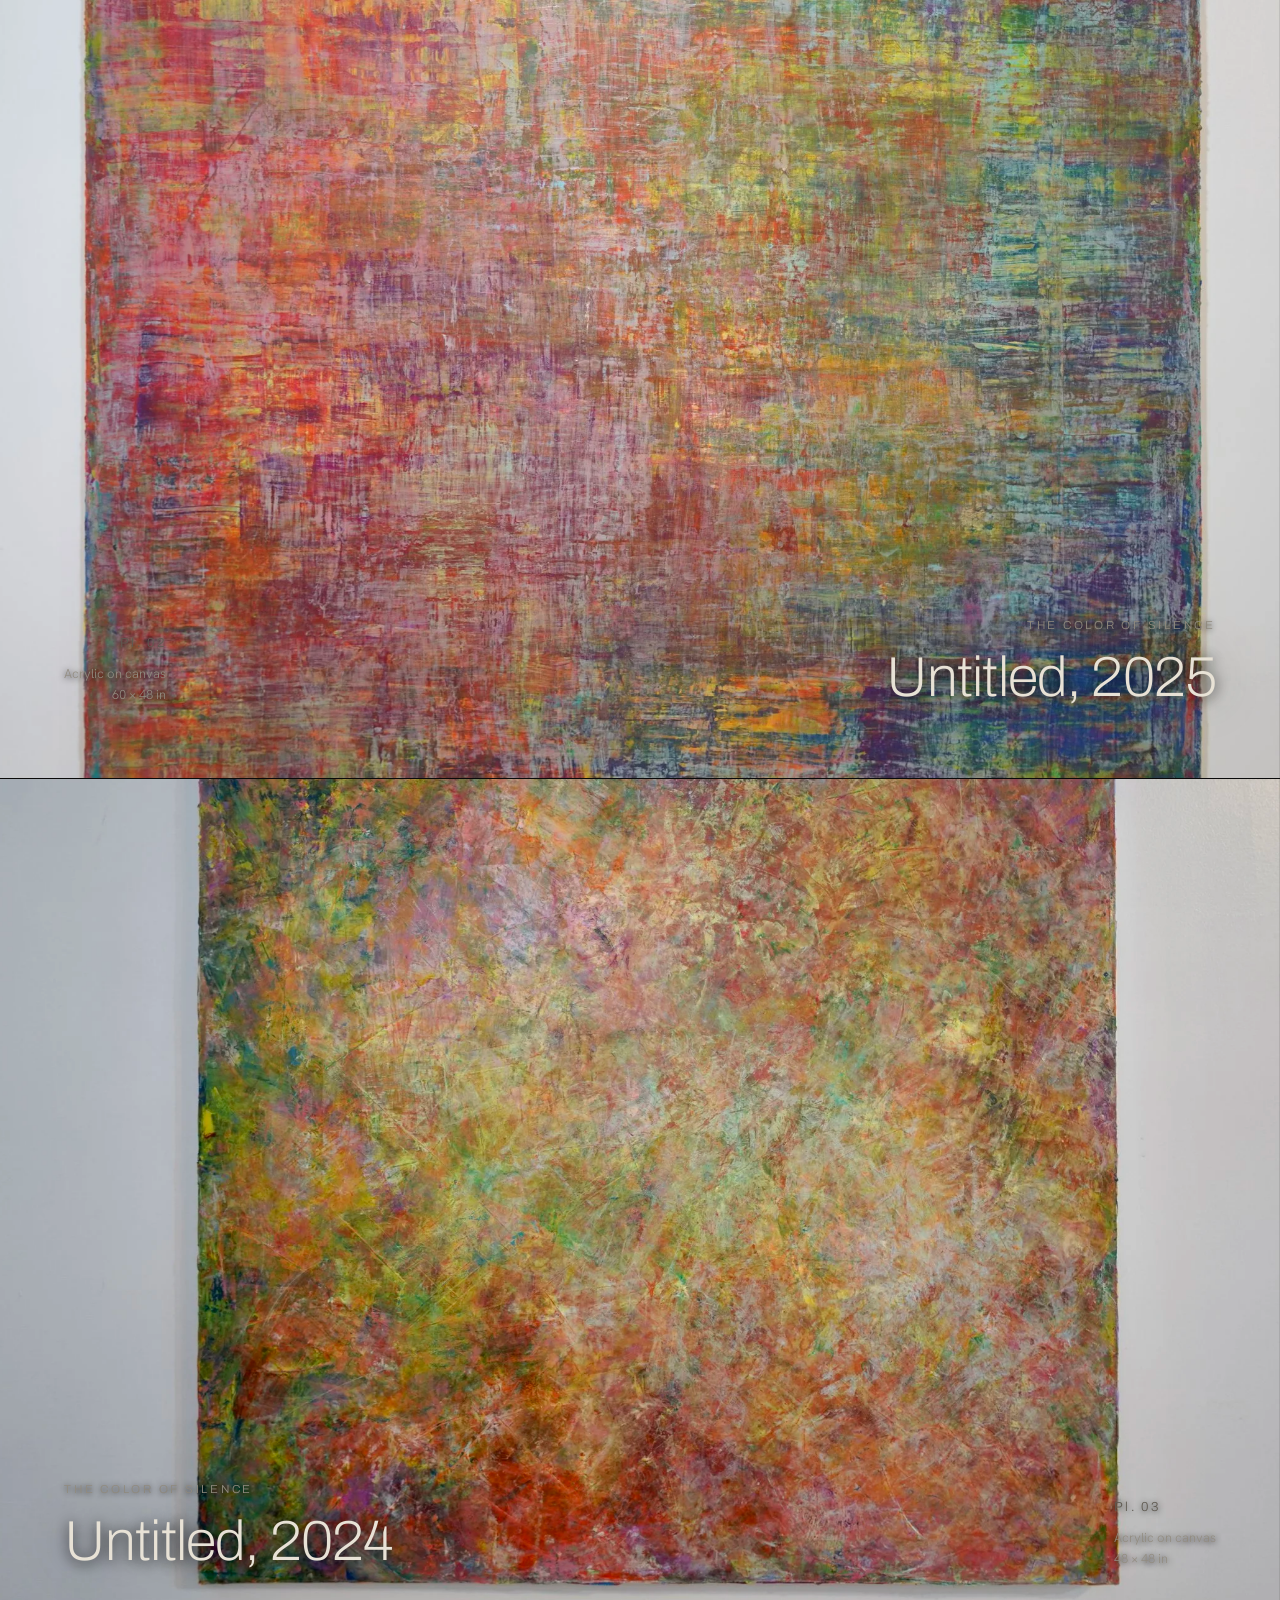
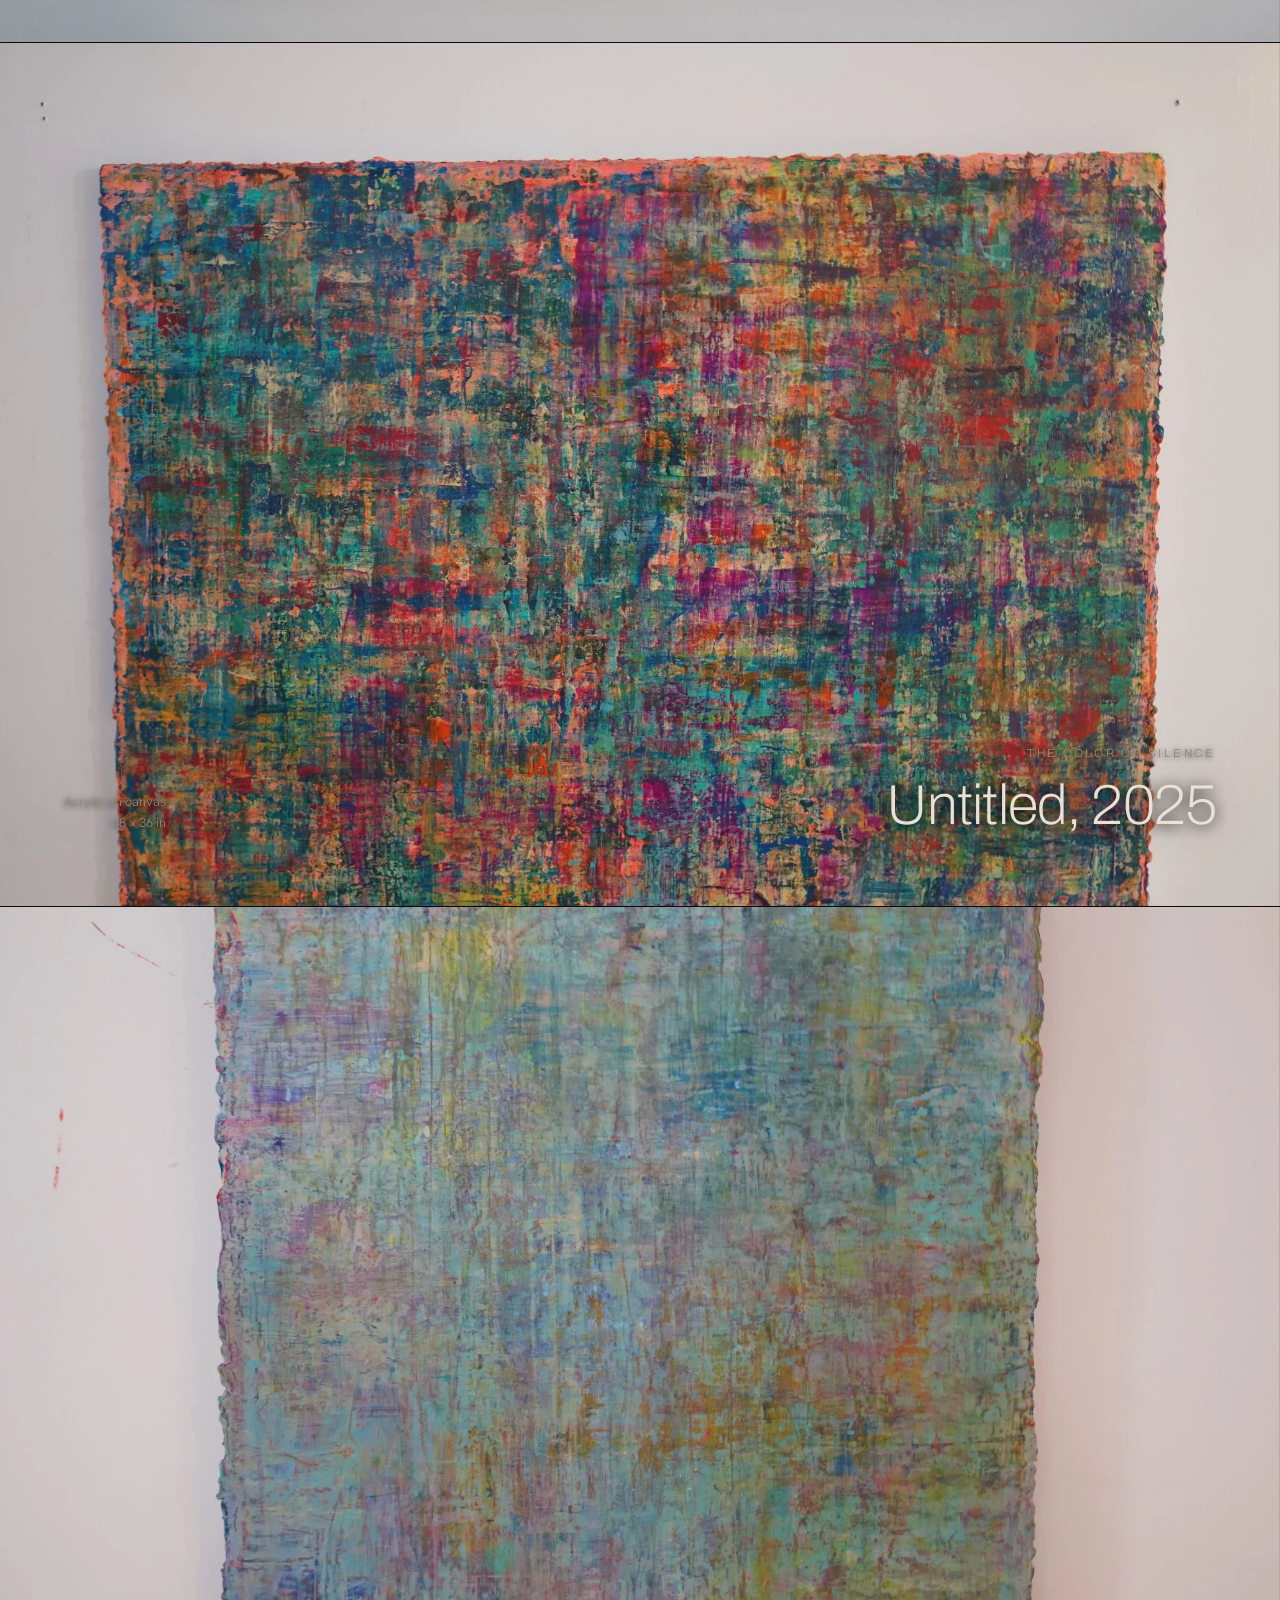
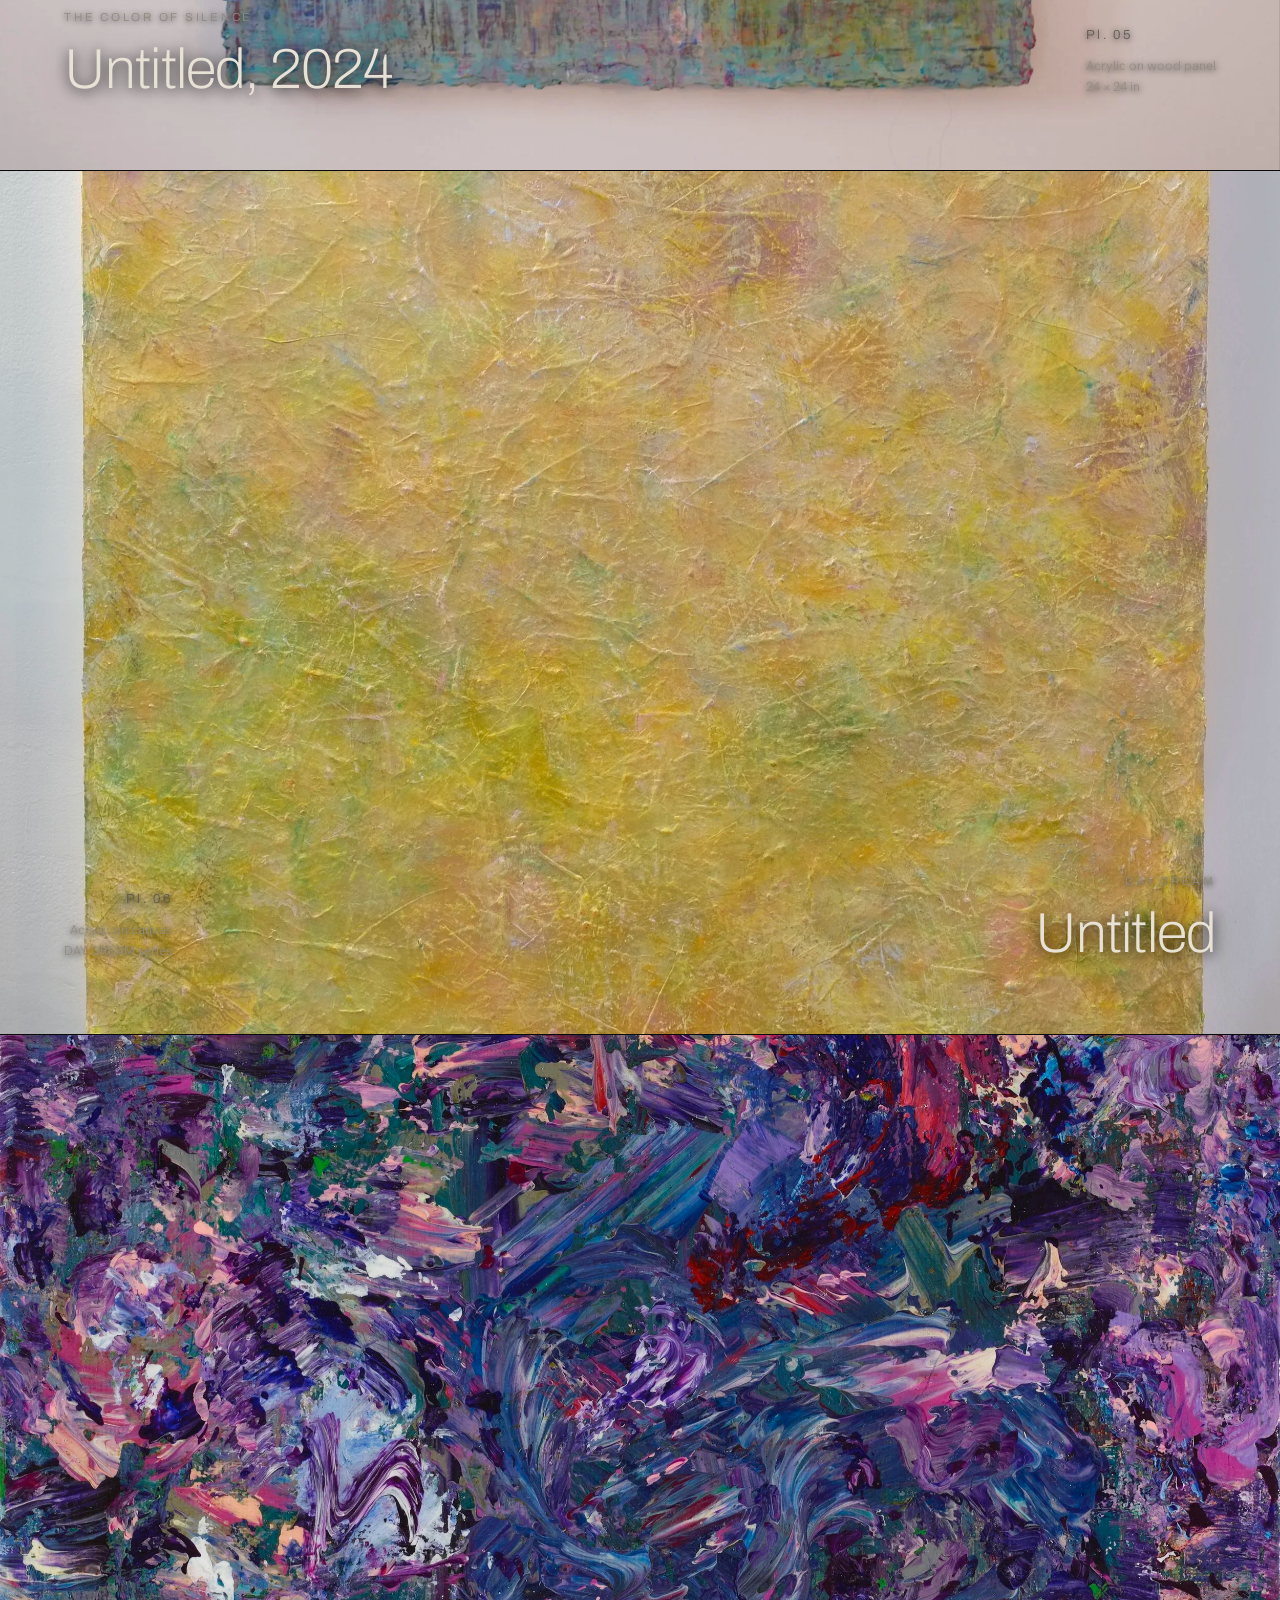
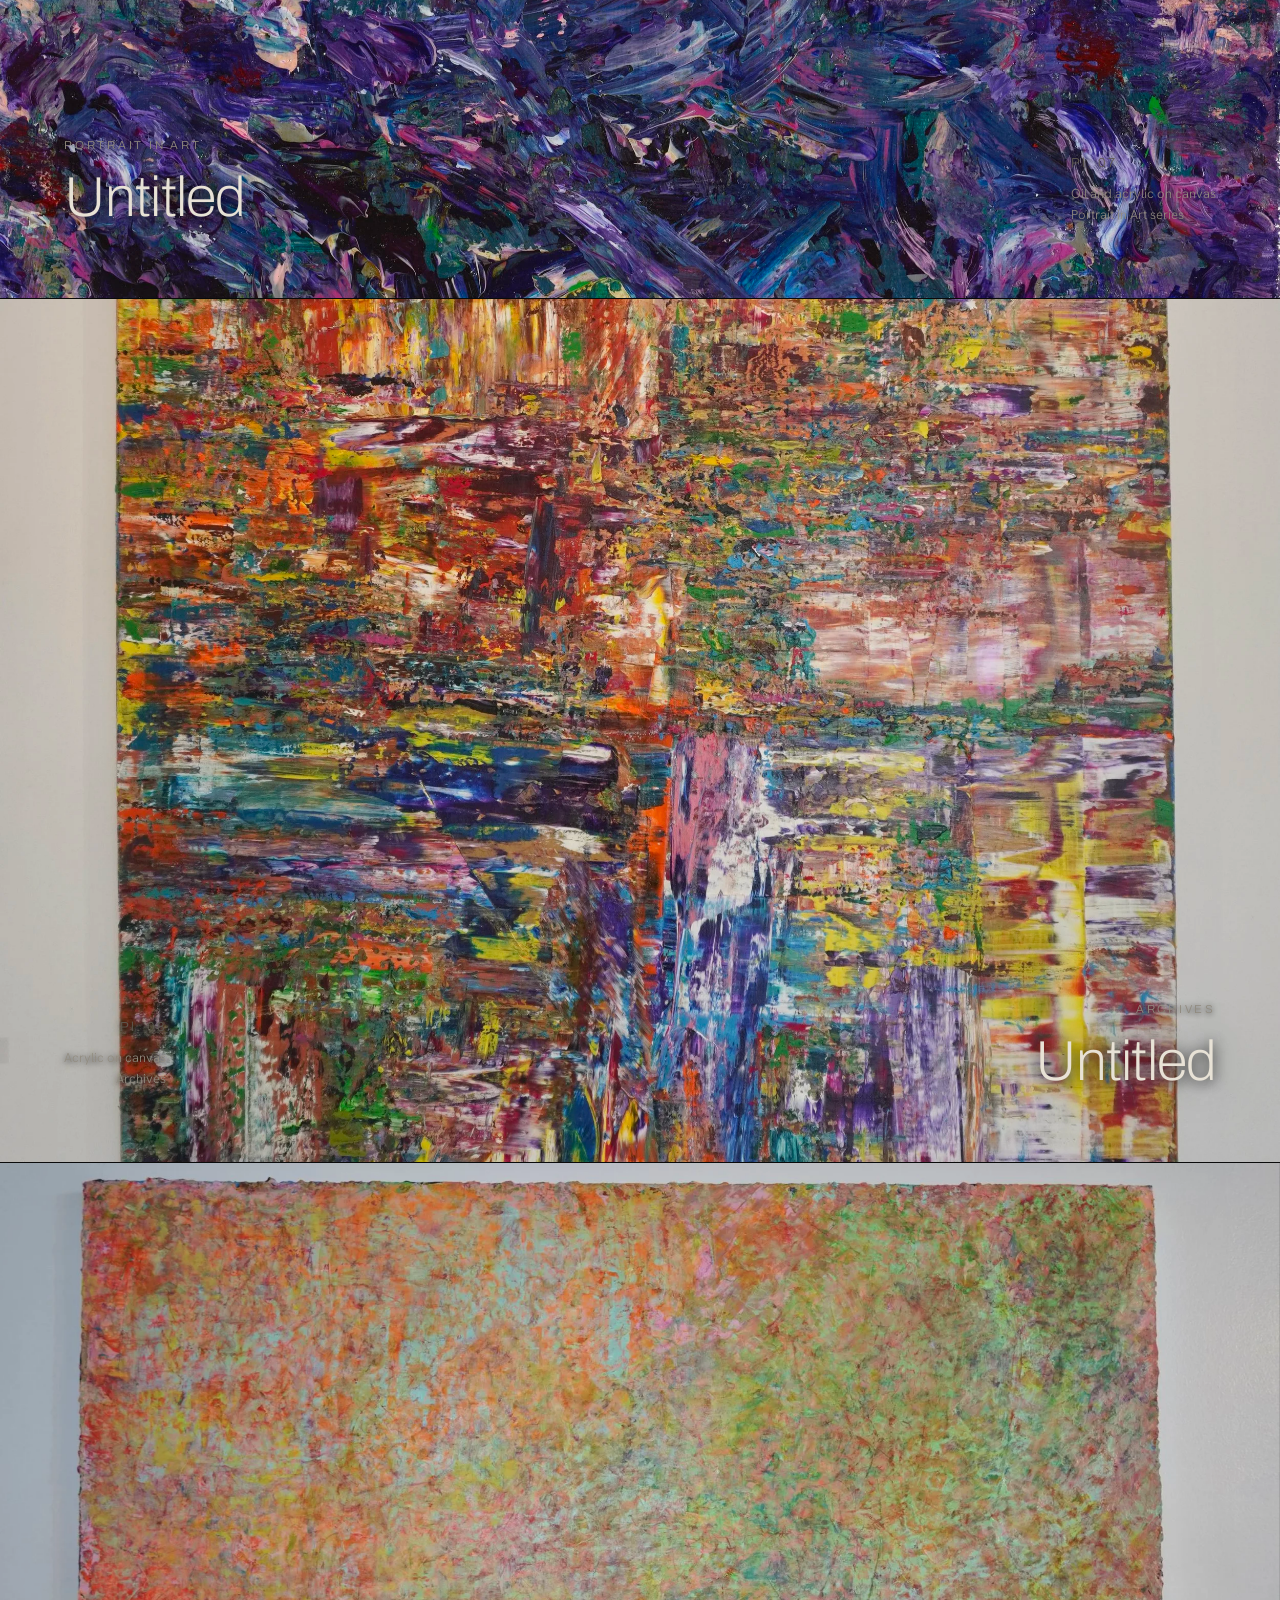
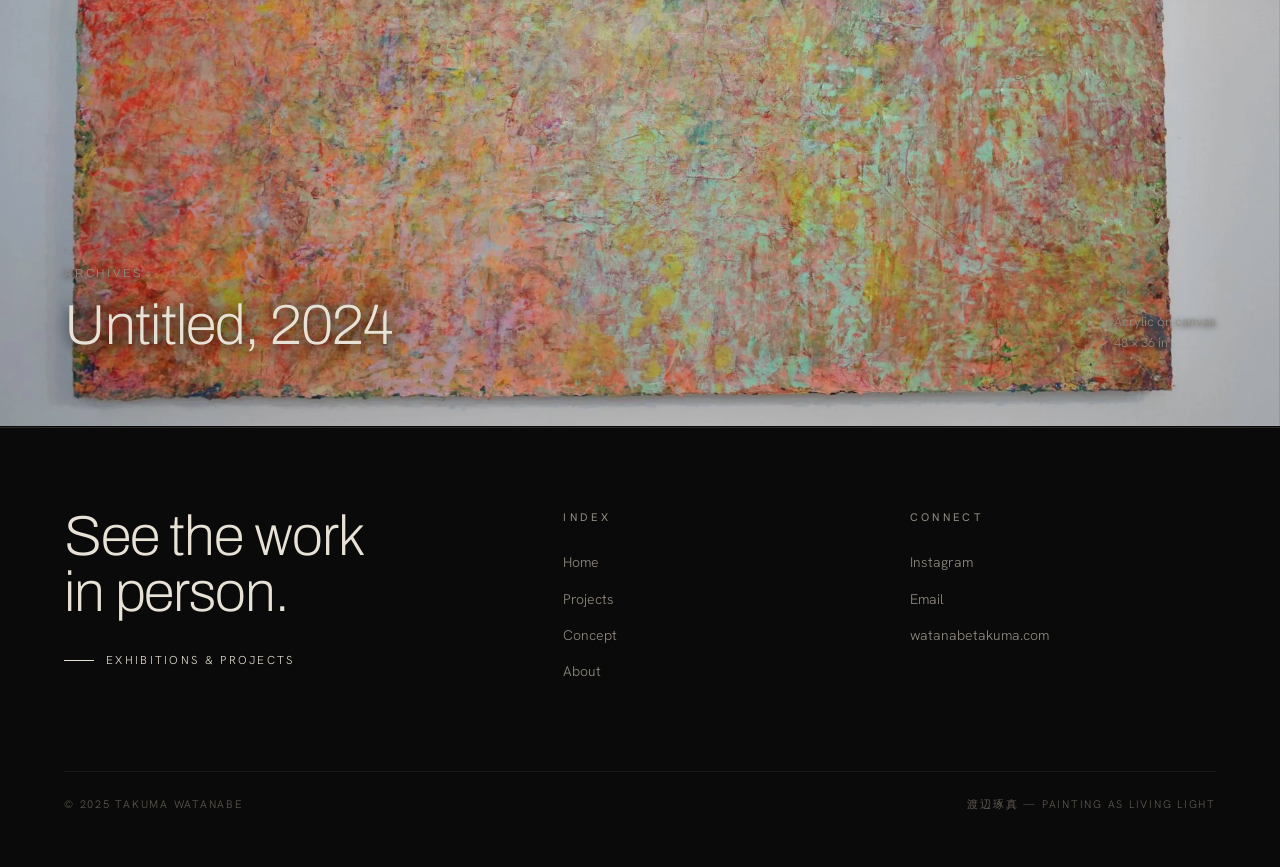
==== commit d60ccd00: "Improve text readability on painting backgrounds" ====
--- a/works.html
+++ b/works.html
@@ -37,10 +37,10 @@
   .plate .meta{position:relative;z-index:4;padding:0 var(--pad) clamp(44px,8vh,86px);width:100%;max-width:var(--maxw);margin:0 auto;
     display:flex;align-items:flex-end;justify-content:space-between;gap:24px}
   .plate.right .meta{flex-direction:row-reverse;text-align:right}
-  .plate .meta .l .series{font-family:var(--display);font-size:11.5px;letter-spacing:.24em;color:var(--ink-mute);text-transform:uppercase;margin-bottom:16px;display:block}
+  .plate .meta .l .series{font-family:var(--display);font-size:11.5px;letter-spacing:.24em;color:var(--ink-mute);text-transform:uppercase;margin-bottom:16px;display:block;text-shadow:0 1px 6px rgba(0,0,0,0.9)}
   .plate .meta .l .series .lng-jp{font-family:"Noto Sans JP",var(--sans);letter-spacing:.14em}
-  .plate .meta .l h2{font-family:var(--display);font-weight:200;font-size:clamp(28px,4.4vw,62px);line-height:0.98;letter-spacing:-0.015em}
-  .plate .meta .r{font-size:13px;color:var(--ink-mute);line-height:1.65;max-width:24ch}
+  .plate .meta .l h2{font-family:var(--display);font-weight:200;font-size:clamp(28px,4.4vw,62px);line-height:0.98;letter-spacing:-0.015em;text-shadow:0 2px 14px rgba(0,0,0,0.9),0 0 40px rgba(0,0,0,0.5)}
+  .plate .meta .r{font-size:13px;color:var(--ink-mute);line-height:1.65;max-width:24ch;text-shadow:0 1px 6px rgba(0,0,0,0.9)}
   .plate .meta .r .pl{font-family:var(--display);letter-spacing:.18em;color:var(--ink-faint);display:block;margin-bottom:8px}
 
   @media(max-width:820px){
--- a/assets/site.css
+++ b/assets/site.css
@@ -38,6 +38,7 @@
   padding:22px var(--pad);
   mix-blend-mode:difference;
   transition:padding .5s ease;
+  text-shadow:0 1px 6px rgba(0,0,0,0.8);
 }
 .nav .wordmark{
   font-family:var(--display);font-weight:300;letter-spacing:0.16em;
@@ -80,12 +81,9 @@
 /* ---------- FULL-BLEED PLATE ---------- */
 .bleed{position:absolute;inset:-10% 0;will-change:transform}
 .bleed img{position:absolute;inset:0;width:100%;height:100%;object-fit:cover}
-.vignette{position:absolute;inset:0;z-index:2;pointer-events:none;
-  background:radial-gradient(125% 110% at 50% 44%,transparent 46%,rgba(8,7,6,.62) 82%,rgba(8,7,6,.86) 100%);}
-.scrim-b{position:absolute;inset:0;z-index:2;pointer-events:none;
-  background:linear-gradient(to top,rgba(8,7,6,.86),rgba(8,7,6,.05) 46%);}
-.scrim-full{position:absolute;inset:0;z-index:2;pointer-events:none;
-  background:linear-gradient(to bottom,rgba(8,7,6,.5),rgba(8,7,6,.06) 30%,rgba(8,7,6,.16) 60%,rgba(8,7,6,.9));}
+.vignette{display:none}
+.scrim-b{display:none}
+.scrim-full{display:none}
 
 /* ---------- FOOTER ---------- */
 .foot{border-top:1px solid var(--line);padding:9vh var(--pad) 6vh;background:var(--bg)}
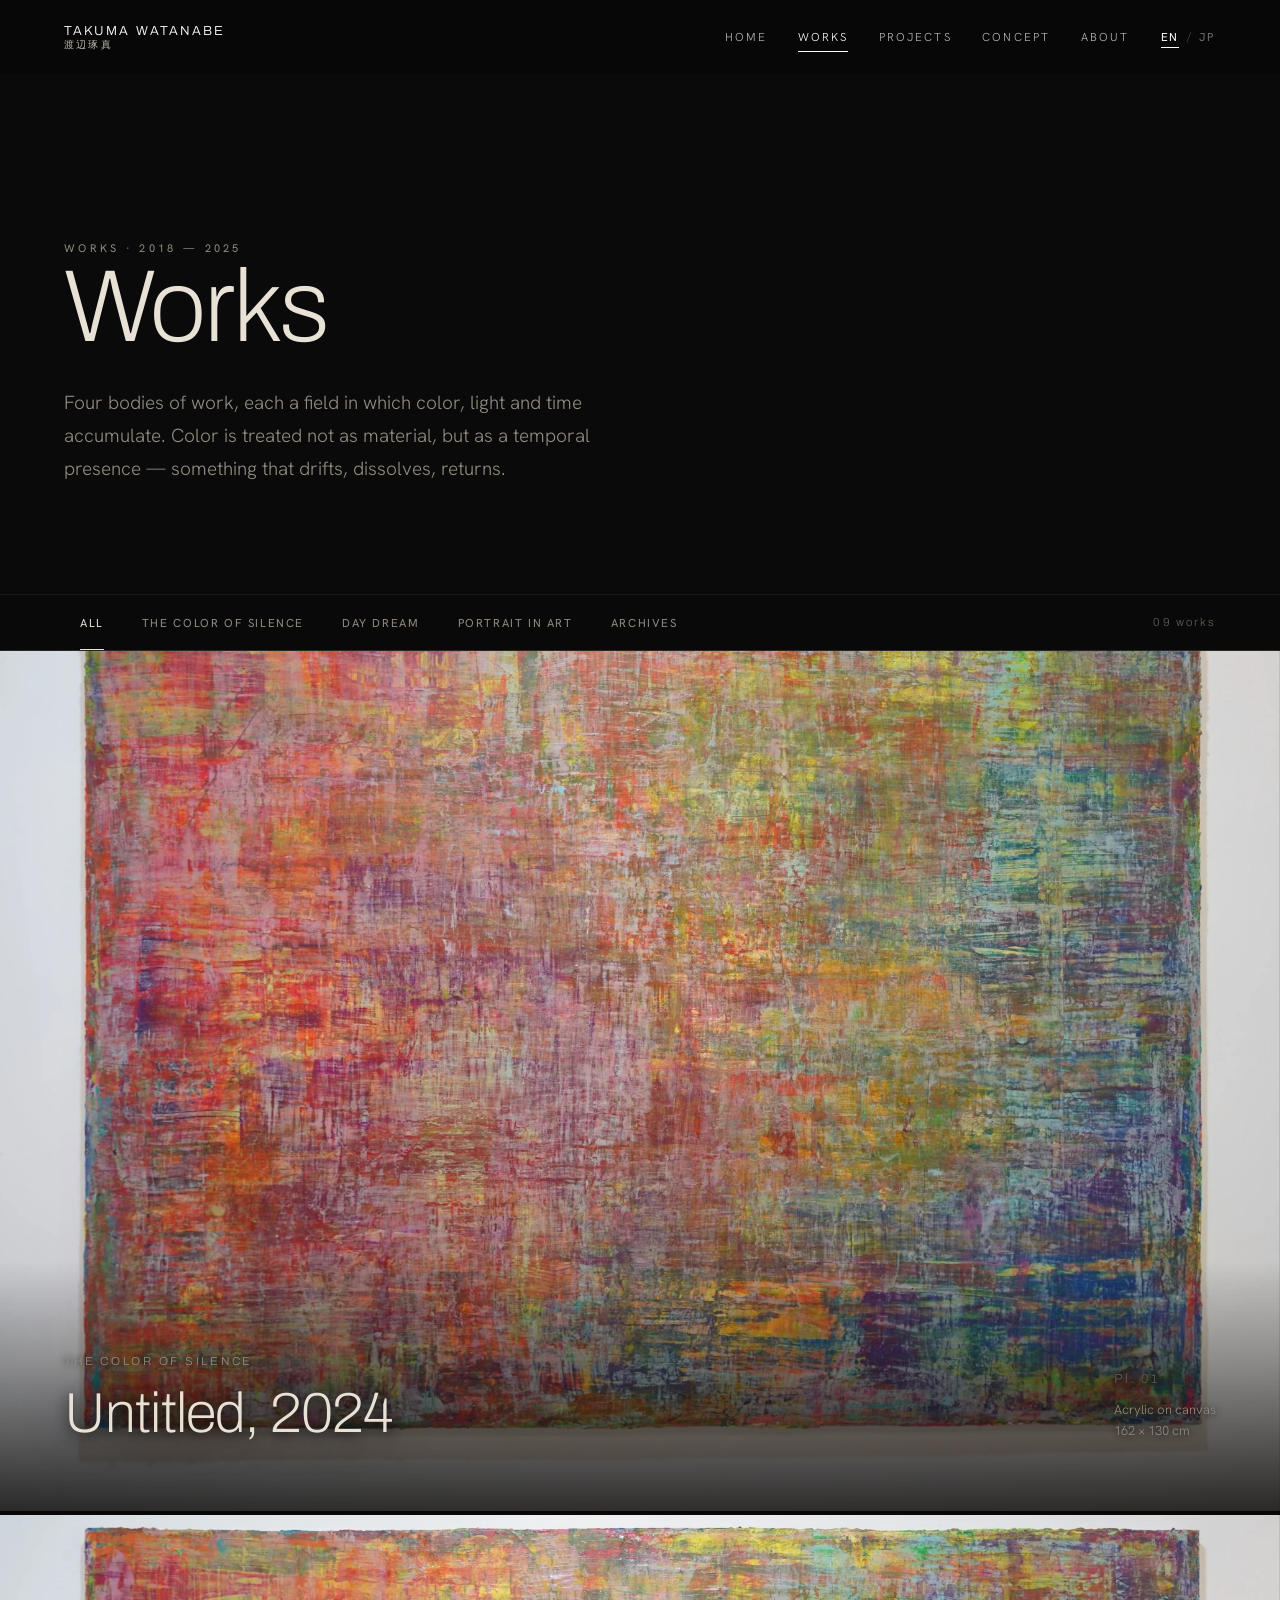
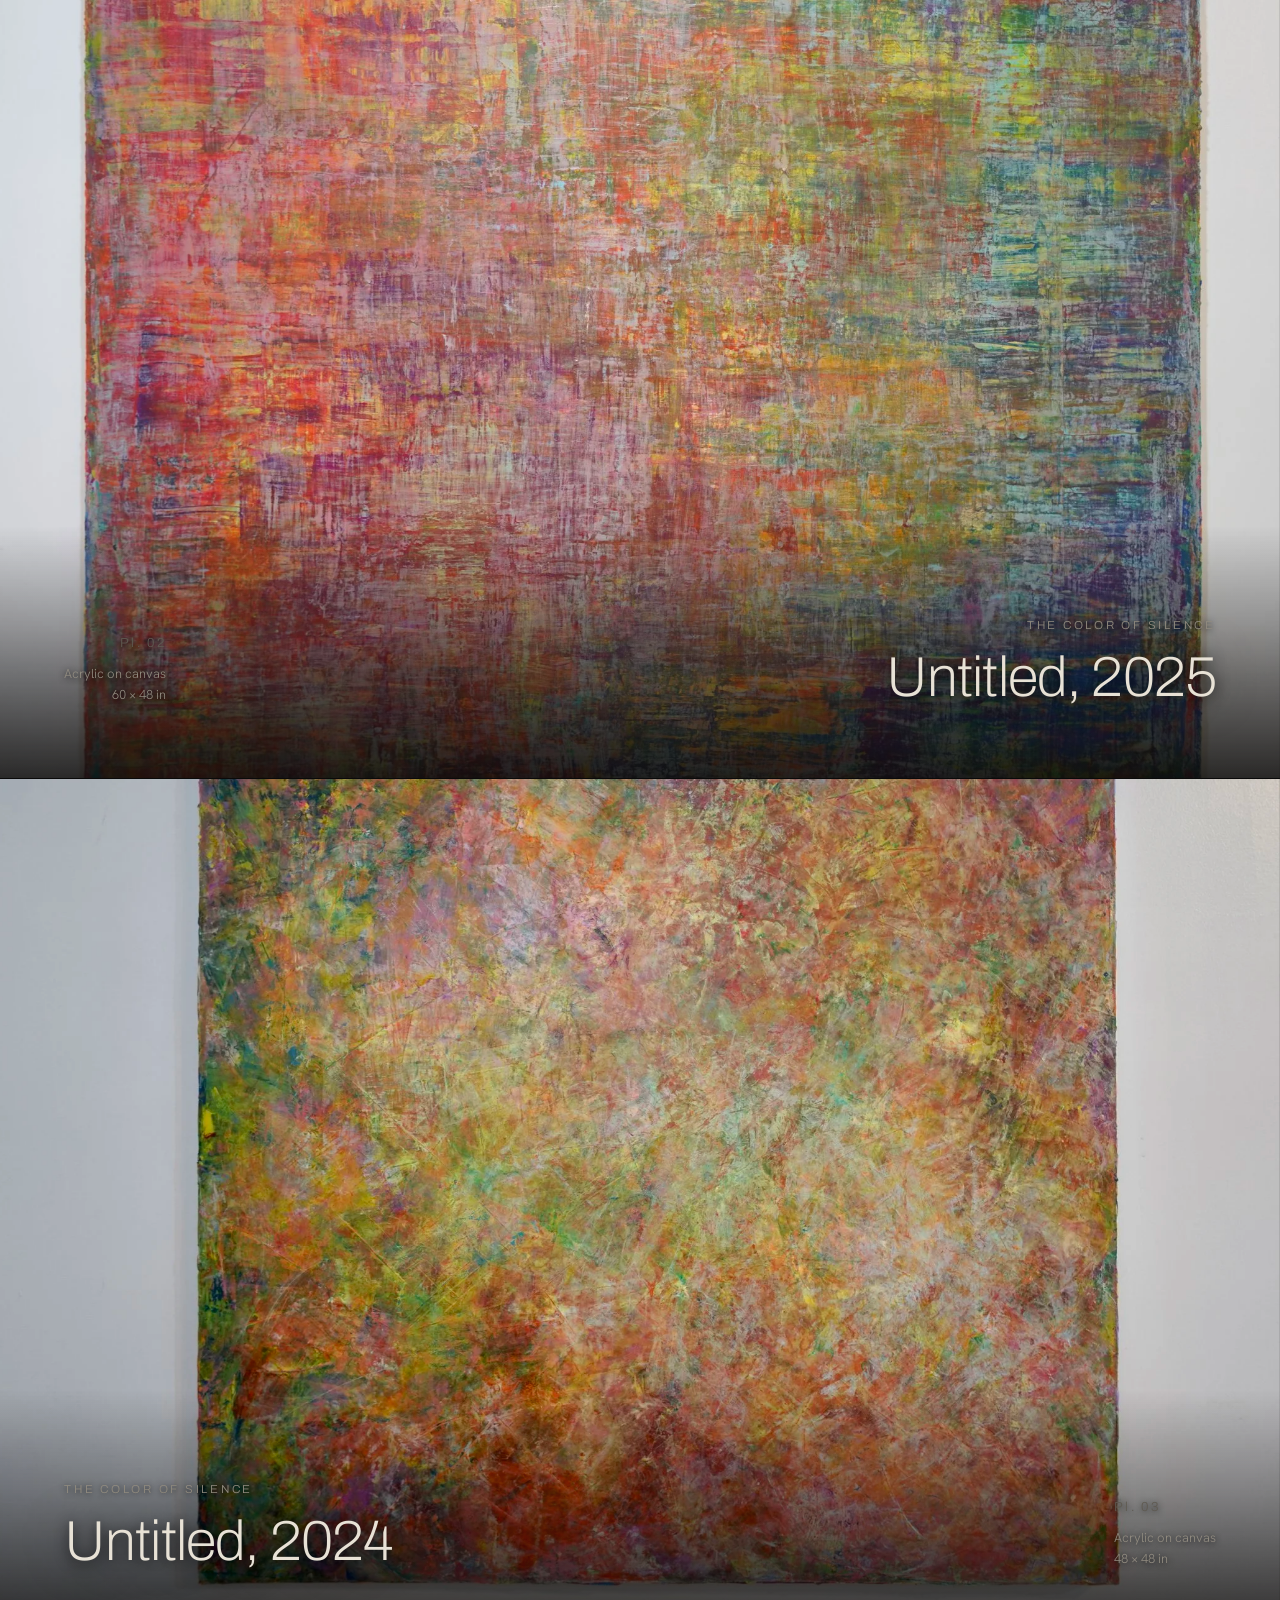
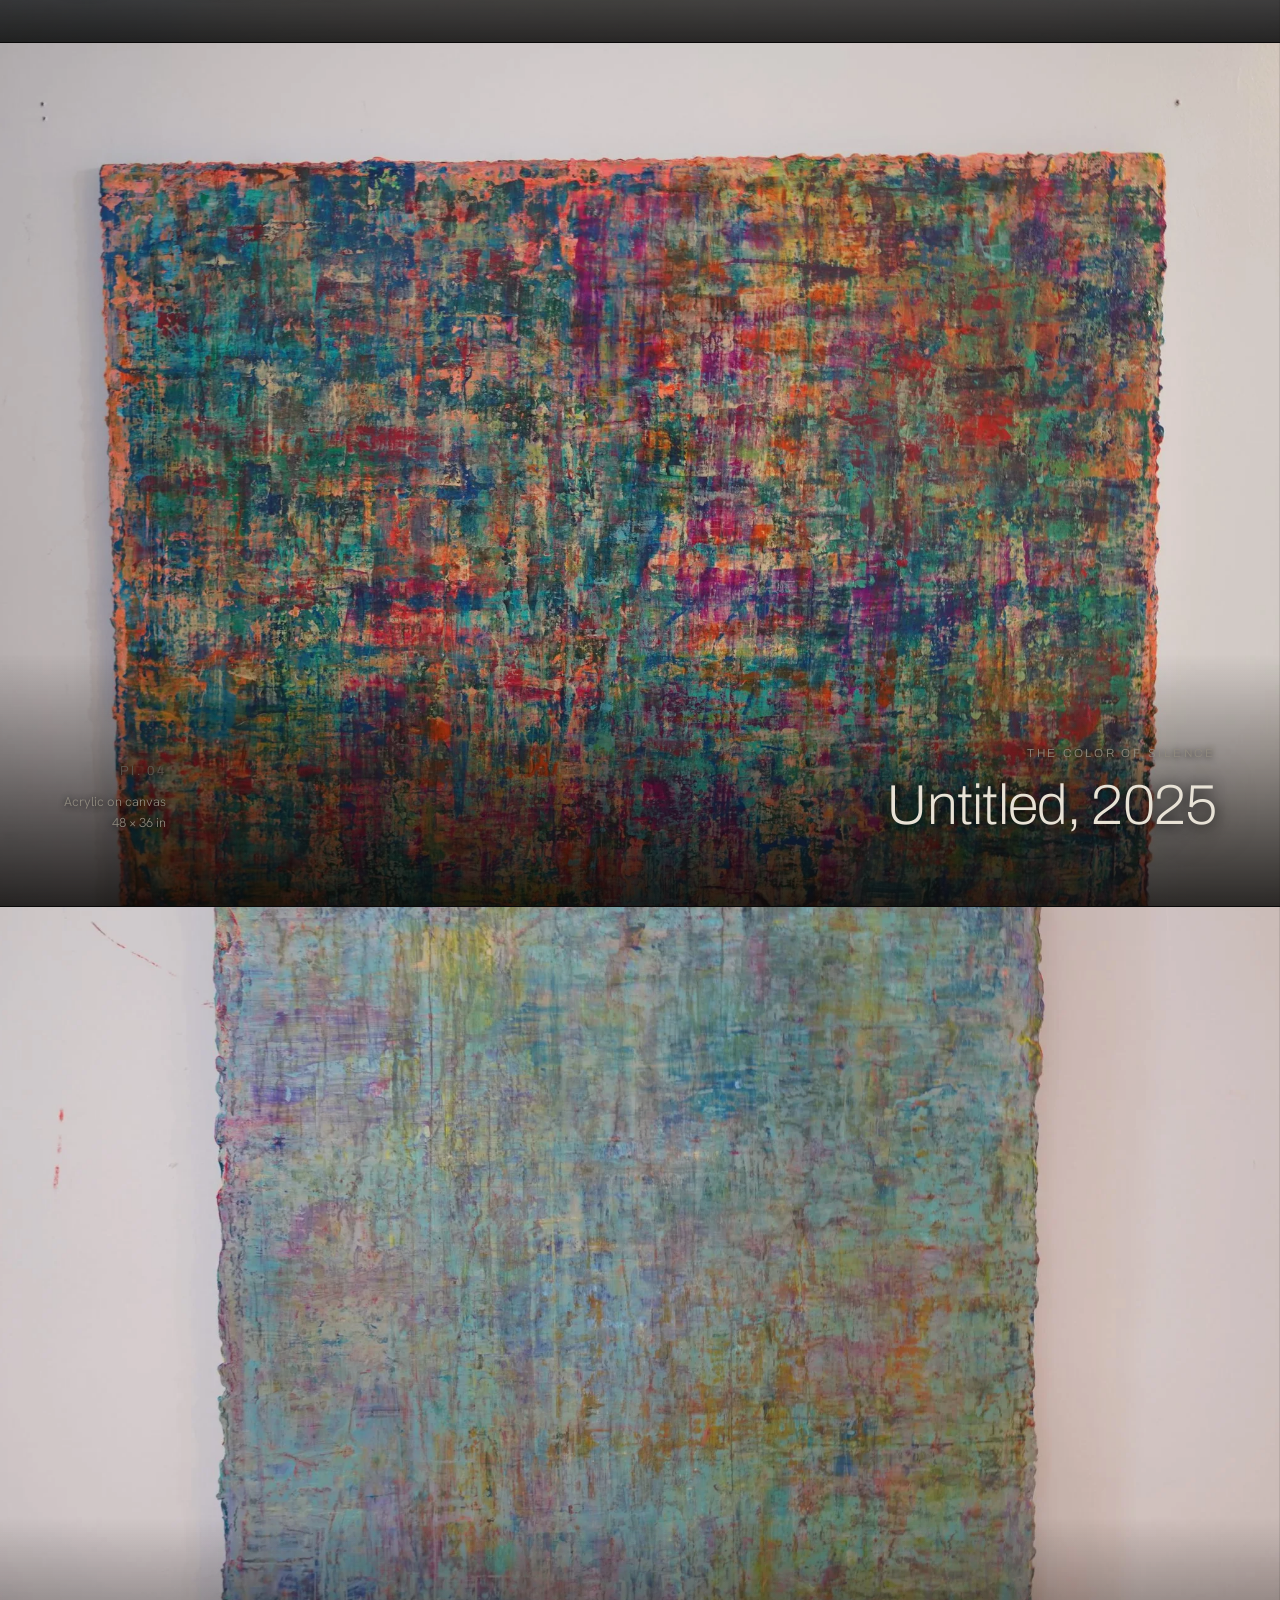
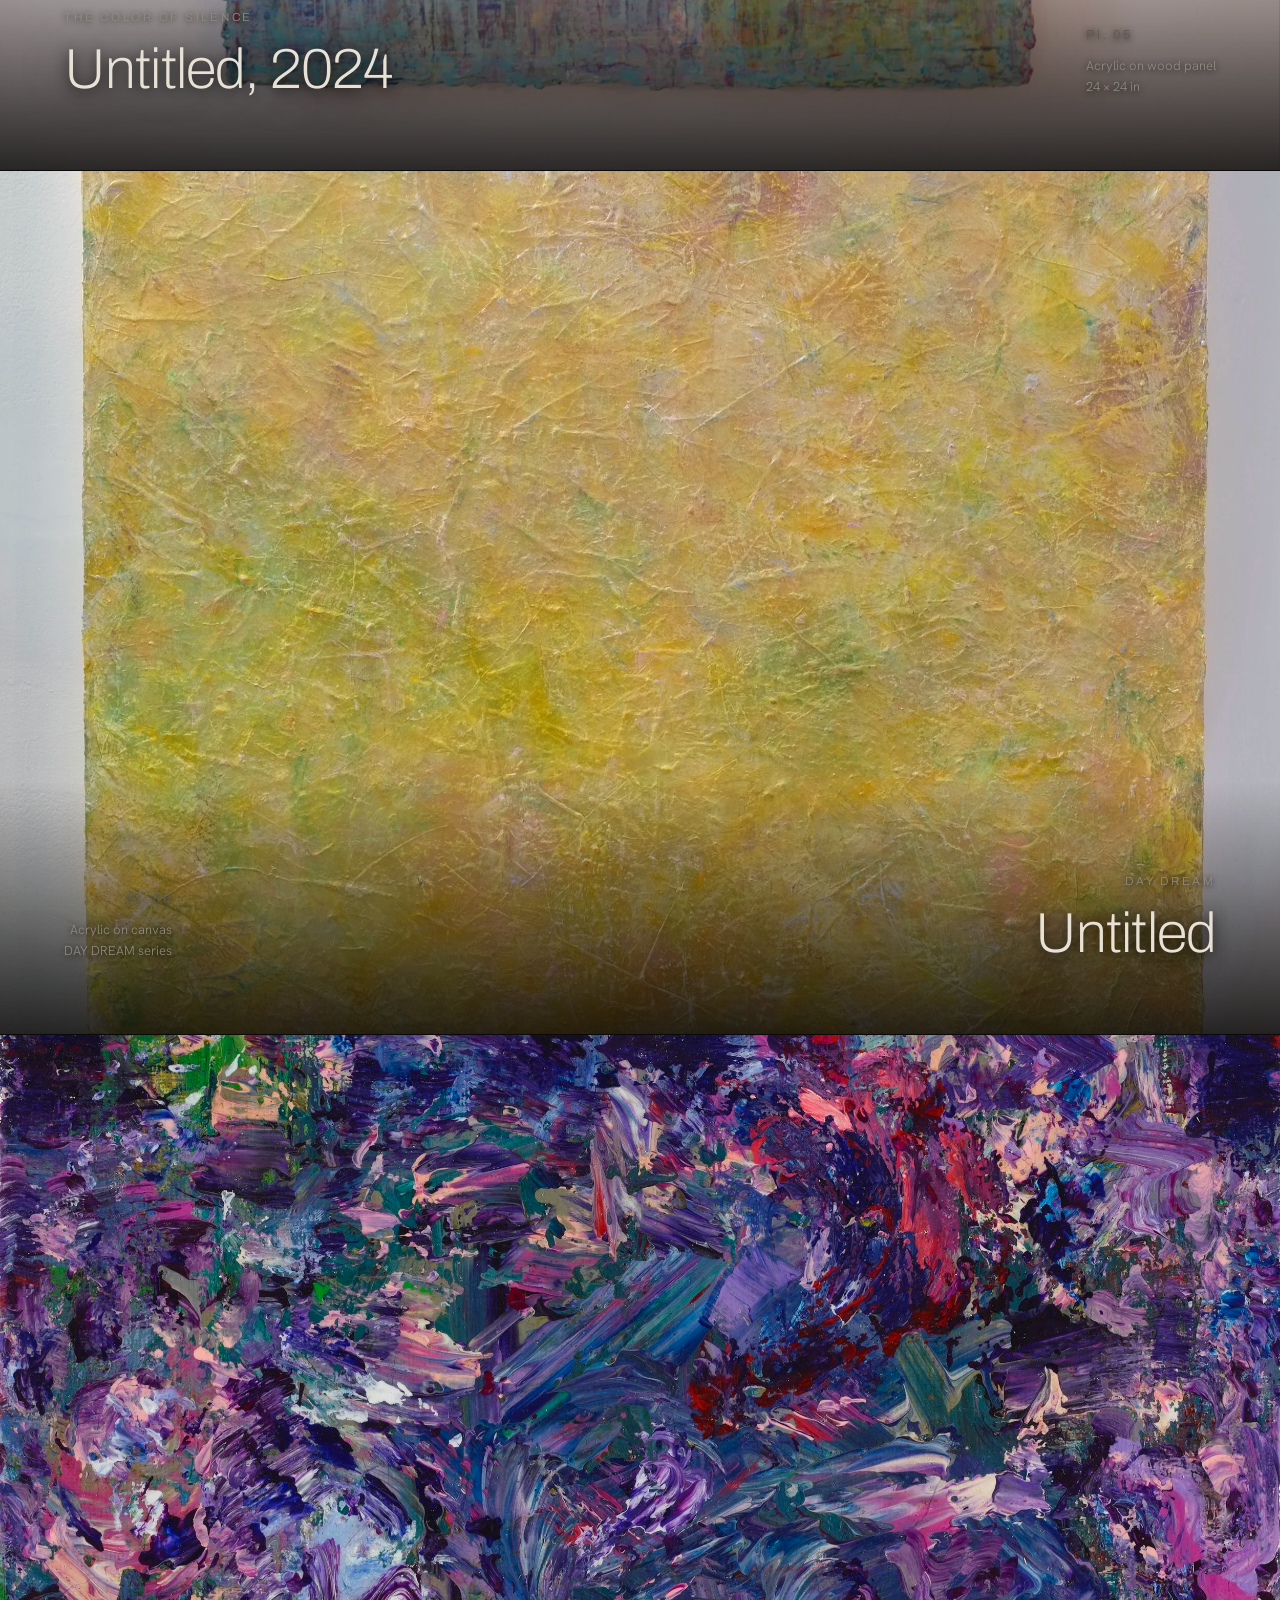
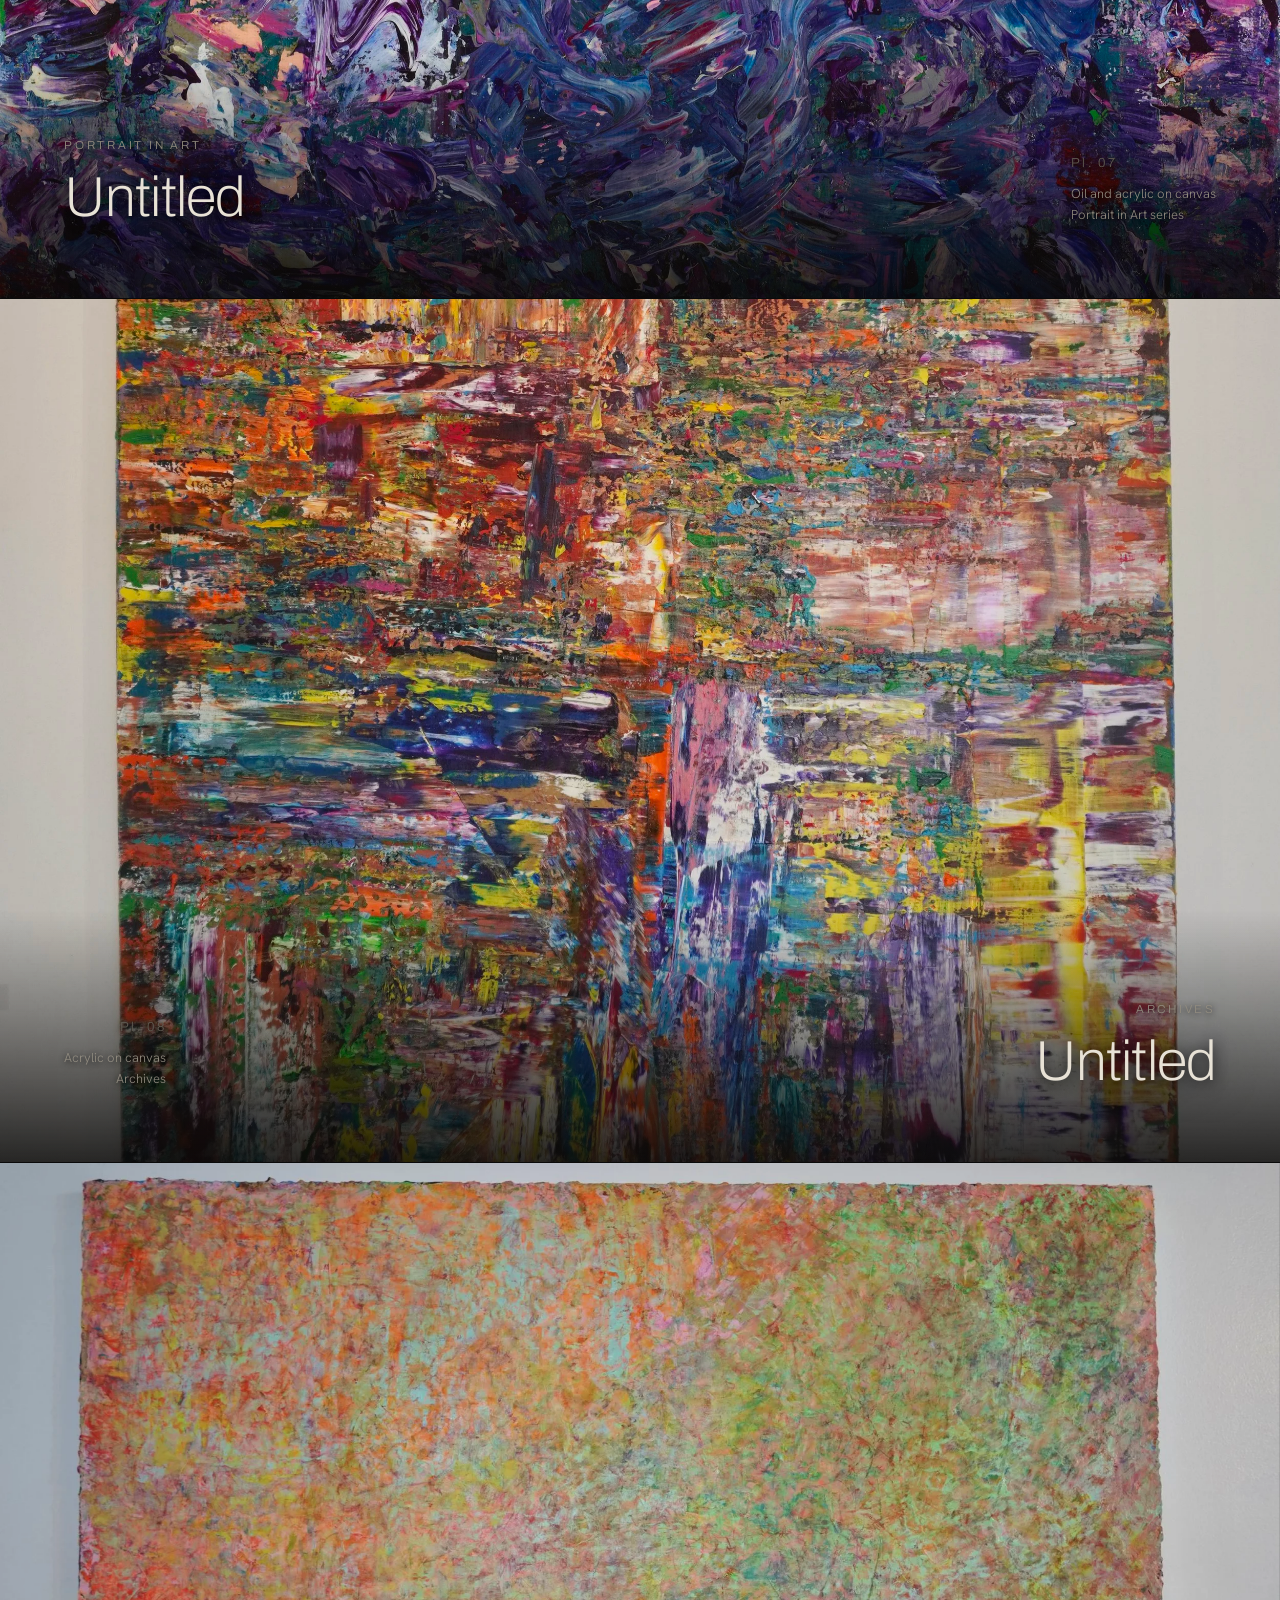
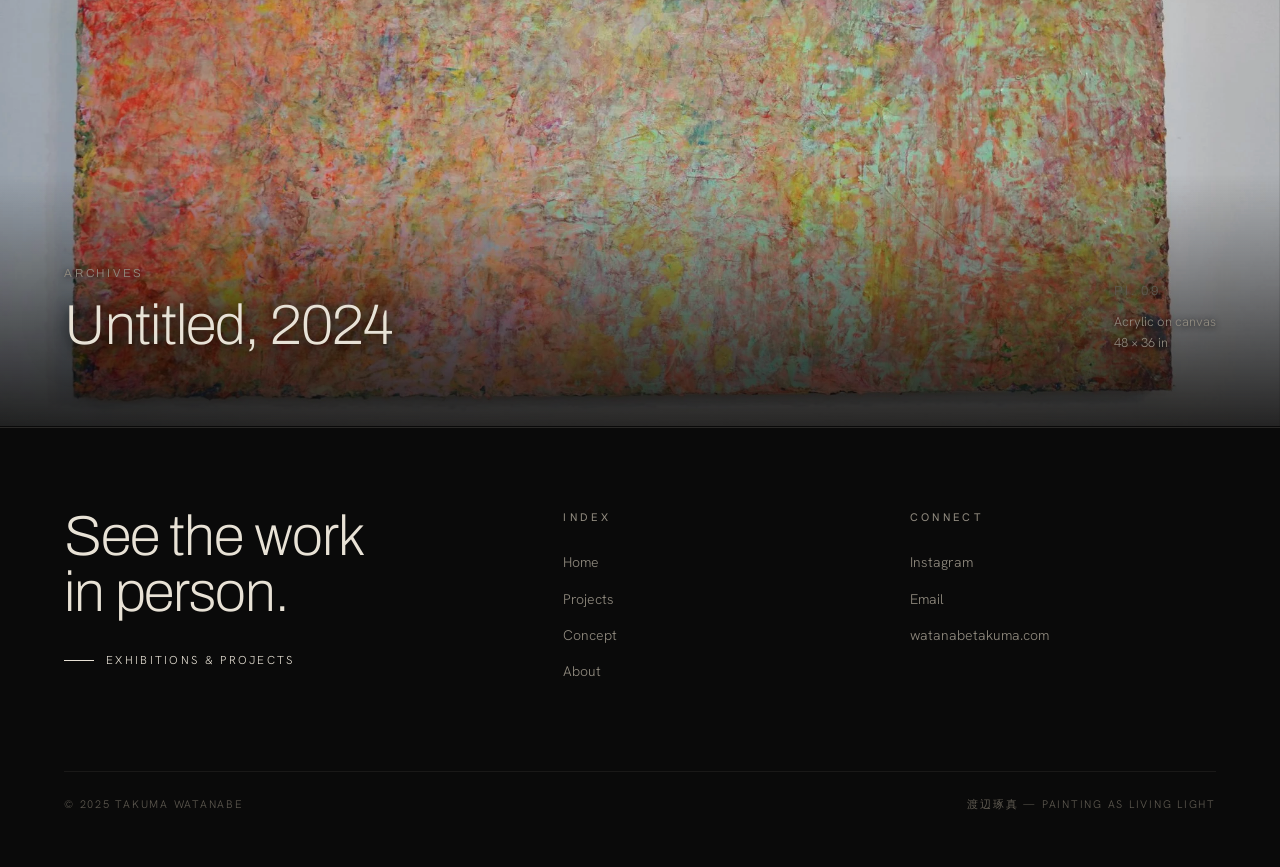
==== commit c9d6ce79: "Stronger text readability: gradient backgrounds and frosted nav" ====
--- a/works.html
+++ b/works.html
@@ -34,8 +34,9 @@
 
   .plate{position:relative;height:96vh;min-height:540px;overflow:hidden;display:flex;align-items:flex-end;border-bottom:1px solid rgba(0,0,0,0)}
   .plate.hide{display:none}
-  .plate .meta{position:relative;z-index:4;padding:0 var(--pad) clamp(44px,8vh,86px);width:100%;max-width:var(--maxw);margin:0 auto;
-    display:flex;align-items:flex-end;justify-content:space-between;gap:24px}
+  .plate .meta{position:relative;z-index:4;padding:clamp(60px,10vh,120px) var(--pad) clamp(44px,8vh,86px);width:100%;max-width:var(--maxw);margin:0 auto;
+    display:flex;align-items:flex-end;justify-content:space-between;gap:24px;
+    background:linear-gradient(to top,rgba(8,7,6,0.82) 0%,rgba(8,7,6,0.3) 60%,transparent 100%)}
   .plate.right .meta{flex-direction:row-reverse;text-align:right}
   .plate .meta .l .series{font-family:var(--display);font-size:11.5px;letter-spacing:.24em;color:var(--ink-mute);text-transform:uppercase;margin-bottom:16px;display:block;text-shadow:0 1px 6px rgba(0,0,0,0.9)}
   .plate .meta .l .series .lng-jp{font-family:"Noto Sans JP",var(--sans);letter-spacing:.14em}
--- a/assets/site.css
+++ b/assets/site.css
@@ -36,9 +36,10 @@
   position:fixed;top:0;left:0;right:0;z-index:80;
   display:flex;align-items:center;justify-content:space-between;
   padding:22px var(--pad);
-  mix-blend-mode:difference;
-  transition:padding .5s ease;
-  text-shadow:0 1px 6px rgba(0,0,0,0.8);
+  background:rgba(8,7,6,0.55);
+  backdrop-filter:blur(10px);
+  -webkit-backdrop-filter:blur(10px);
+  transition:padding .5s ease,background .5s ease;
 }
 .nav .wordmark{
   font-family:var(--display);font-weight:300;letter-spacing:0.16em;
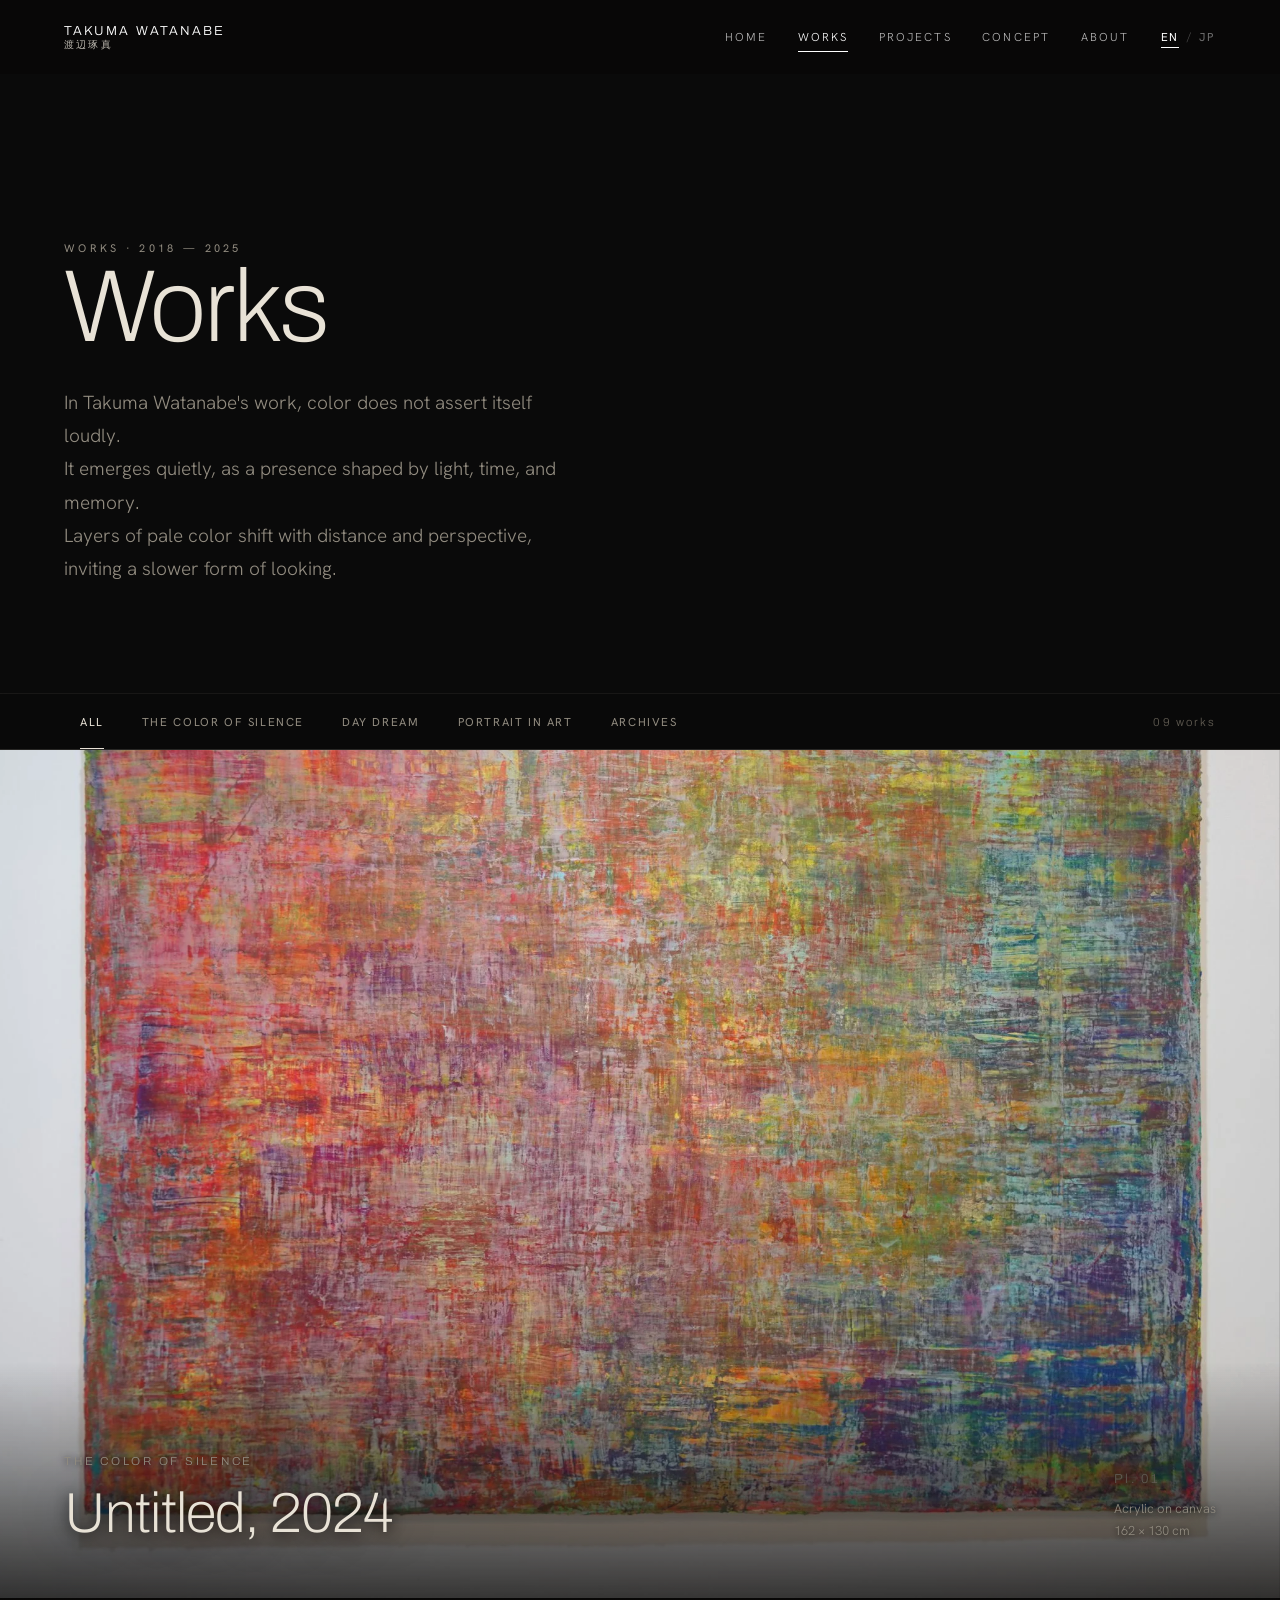
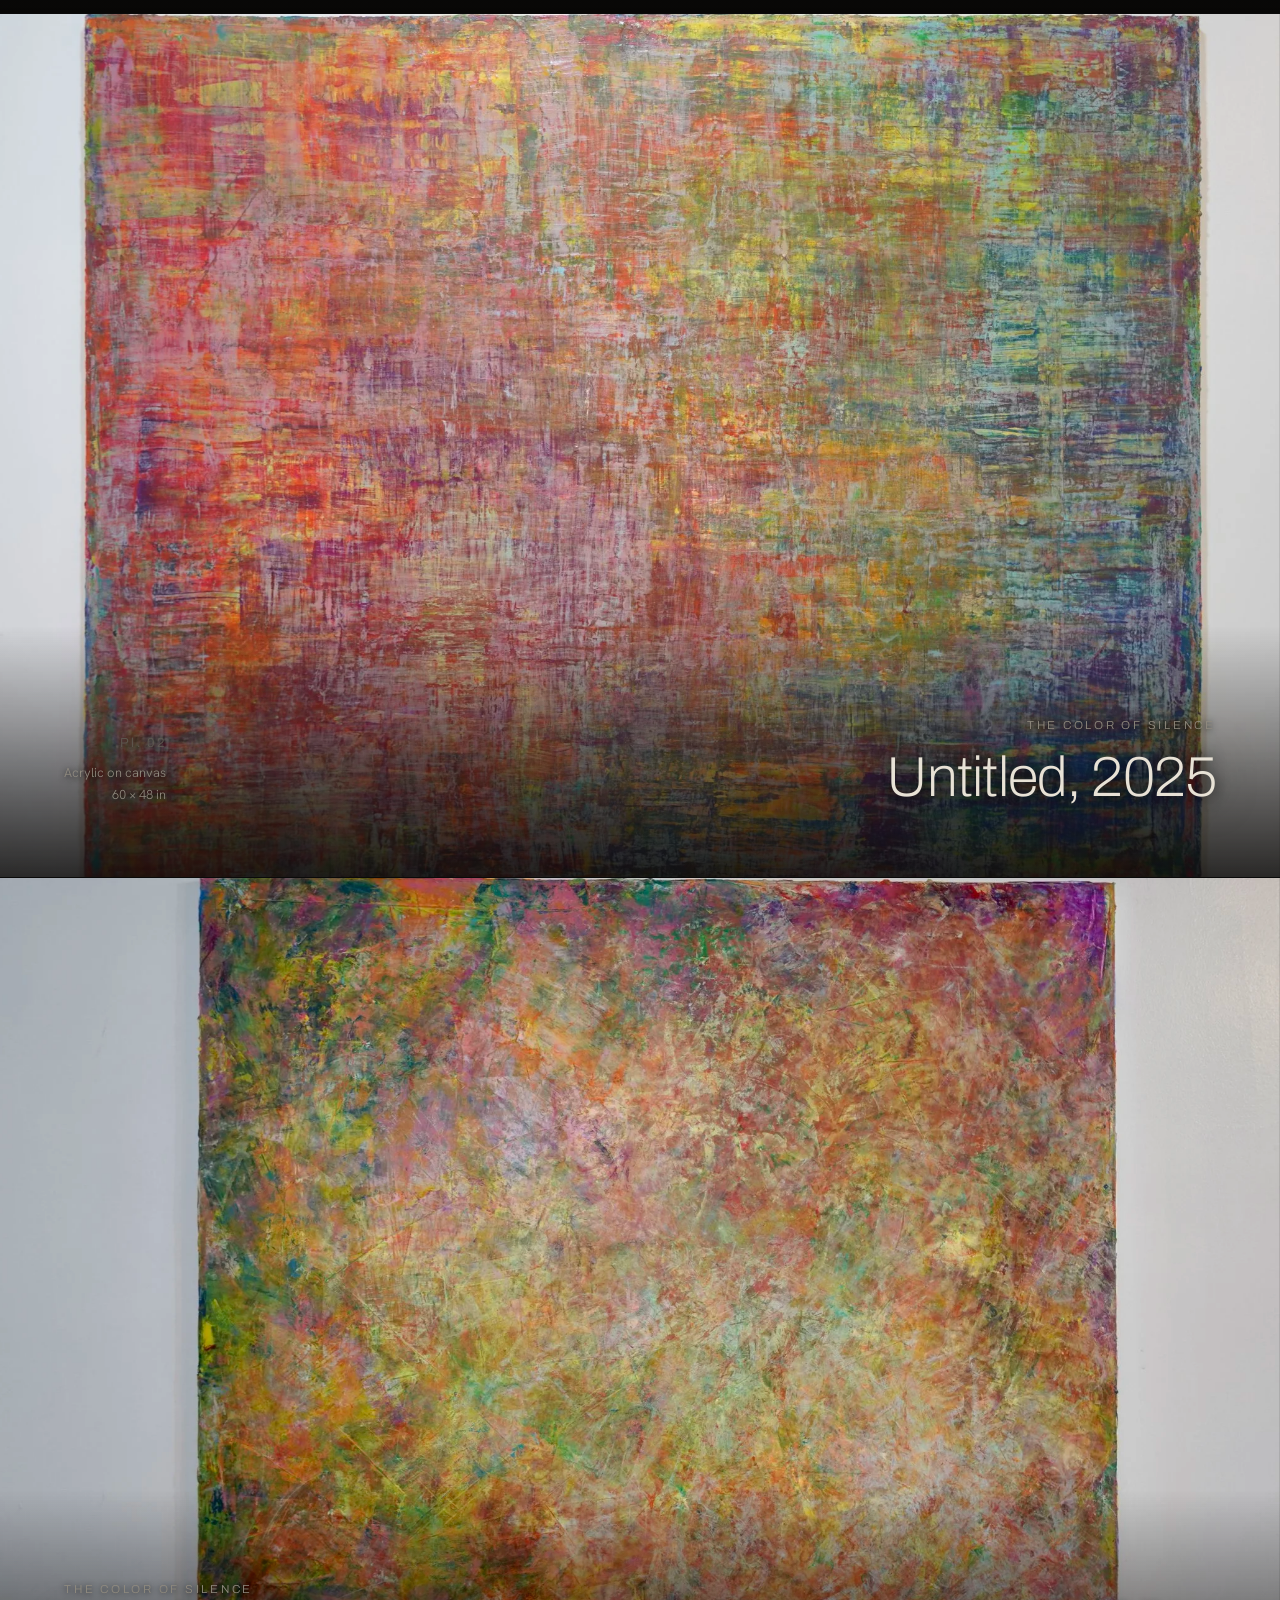
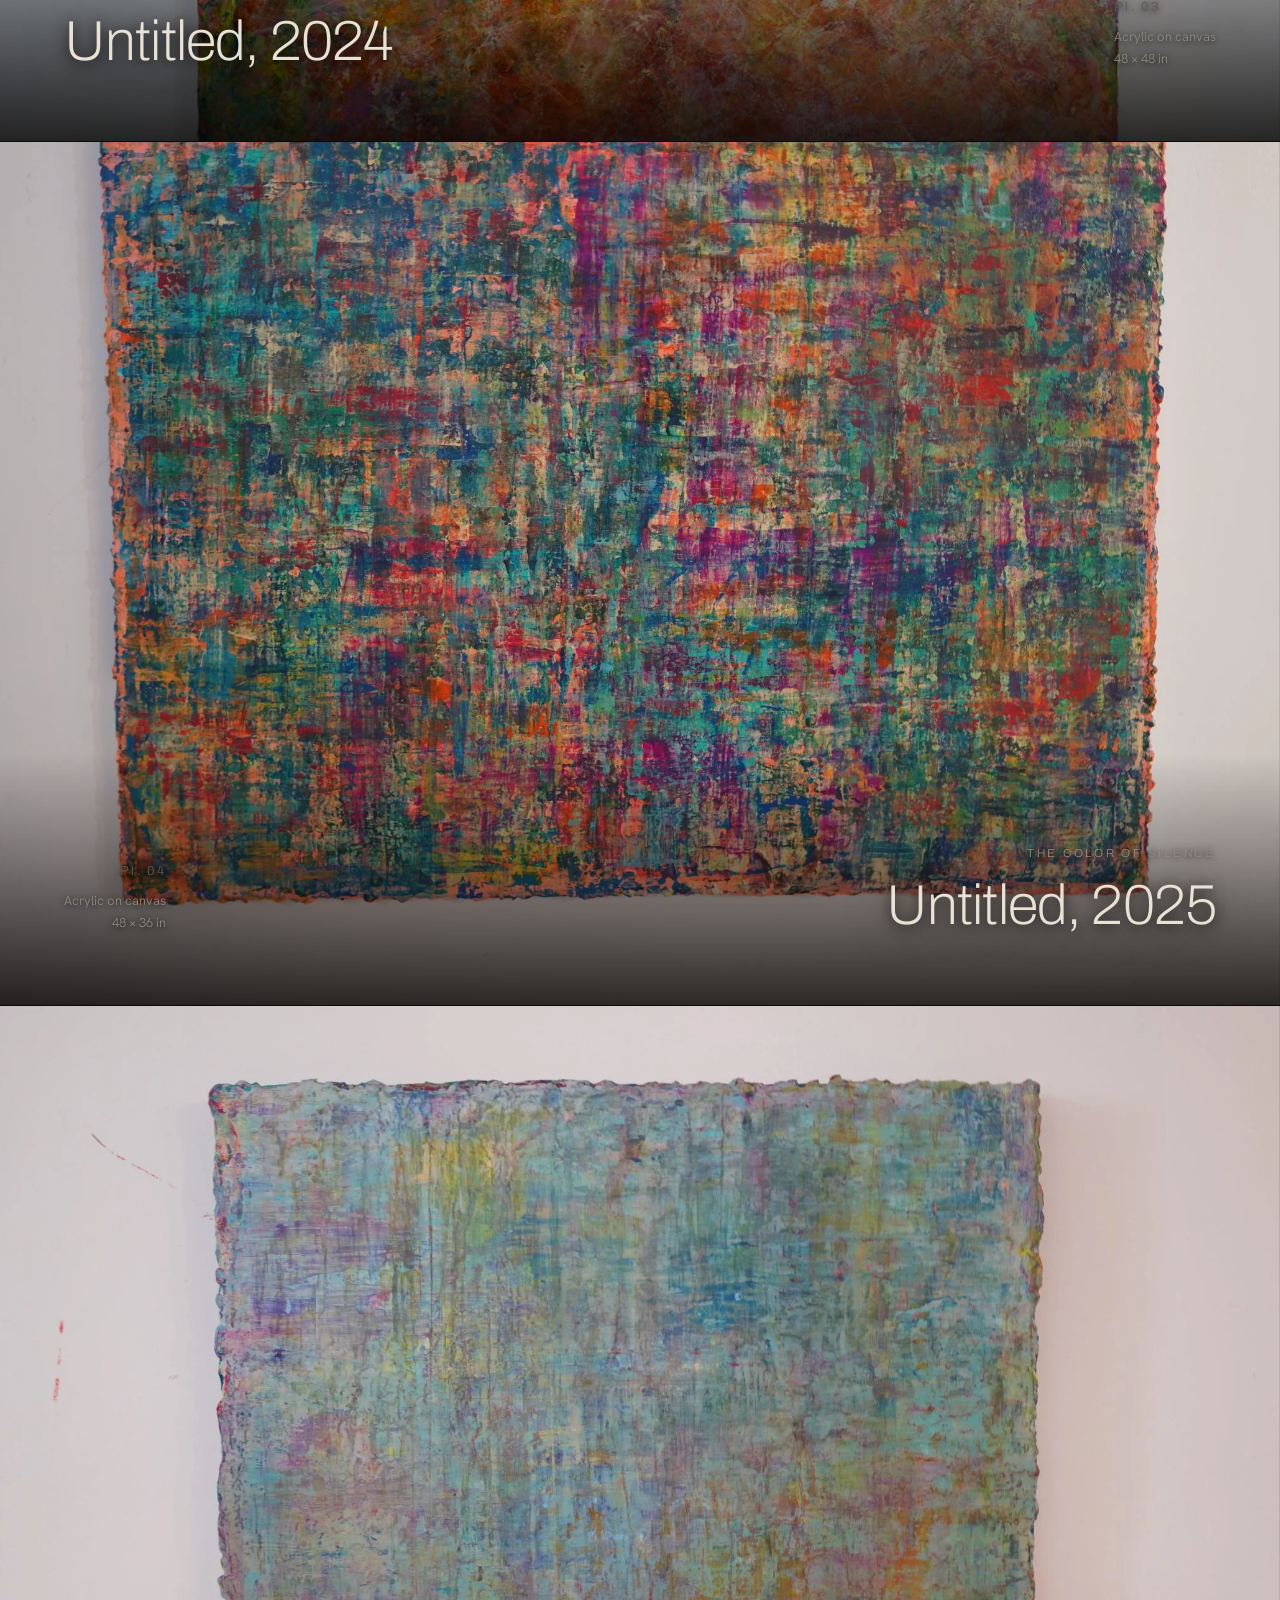
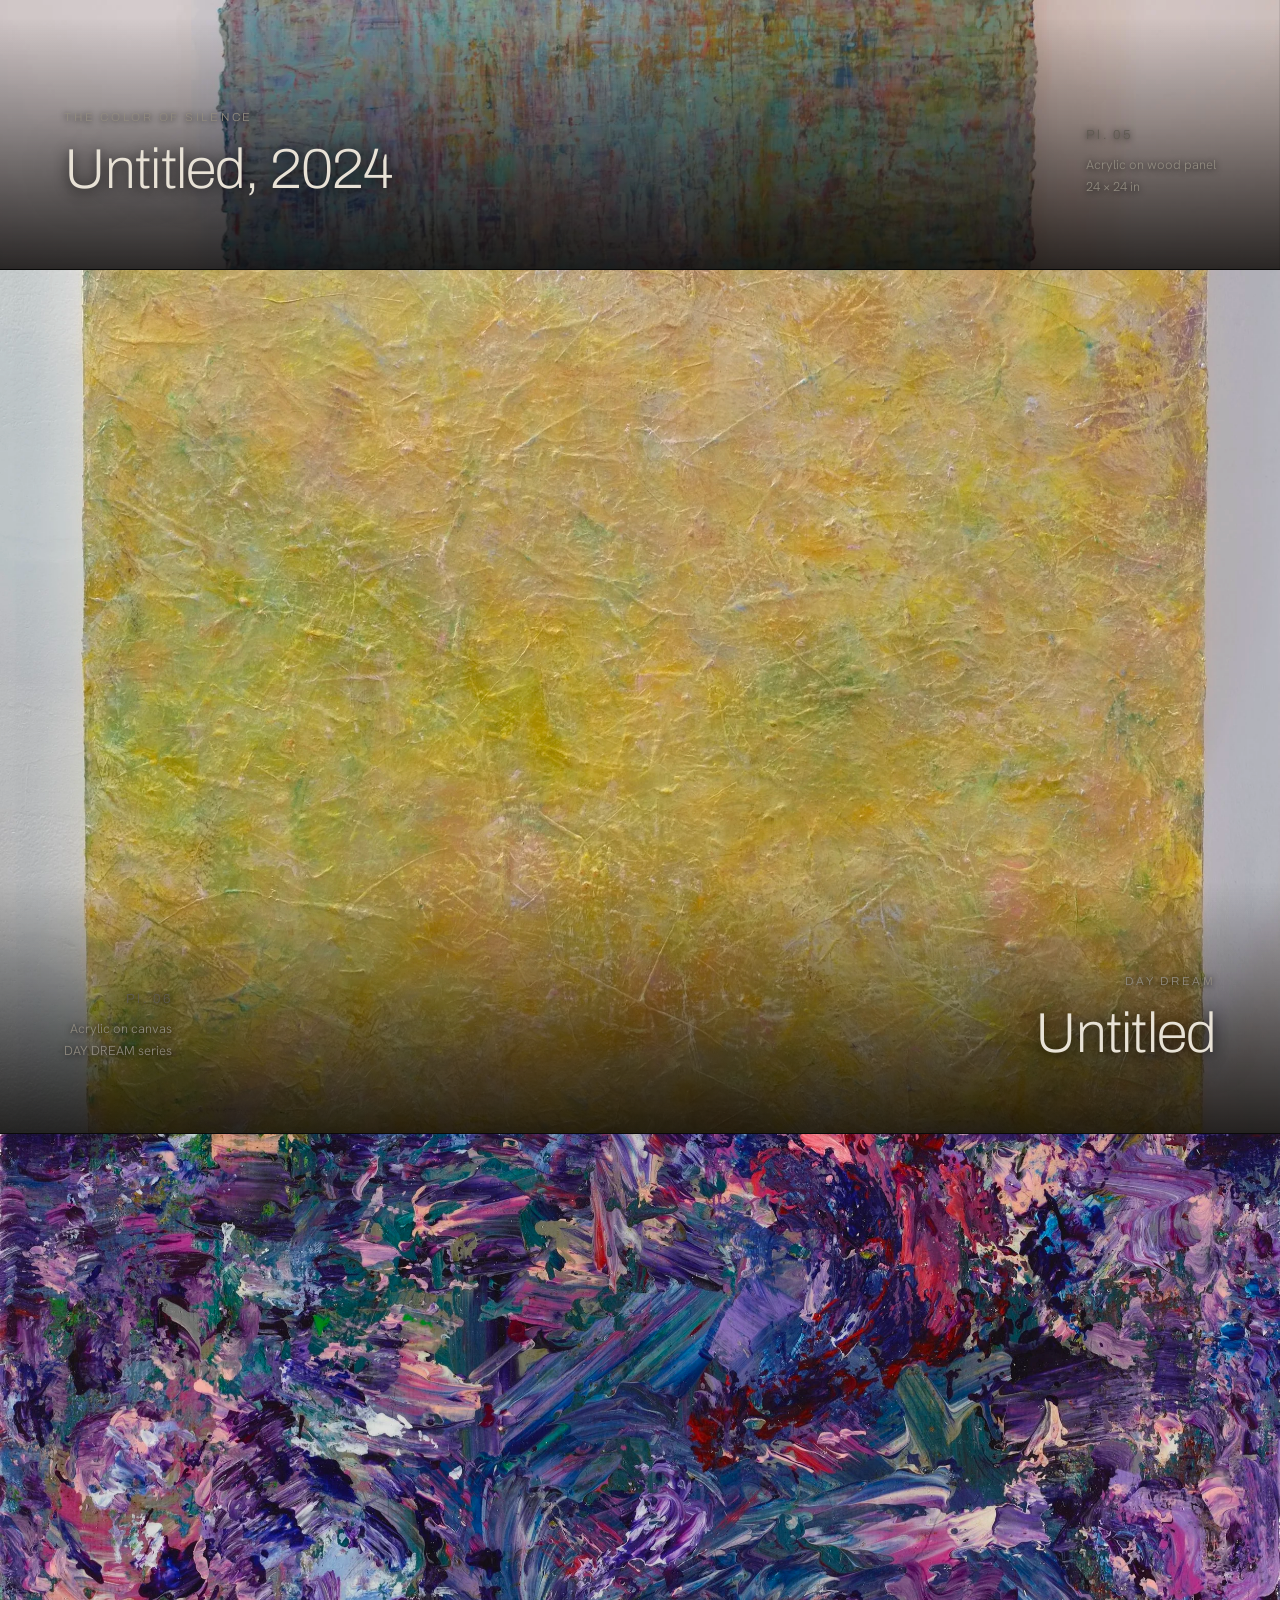
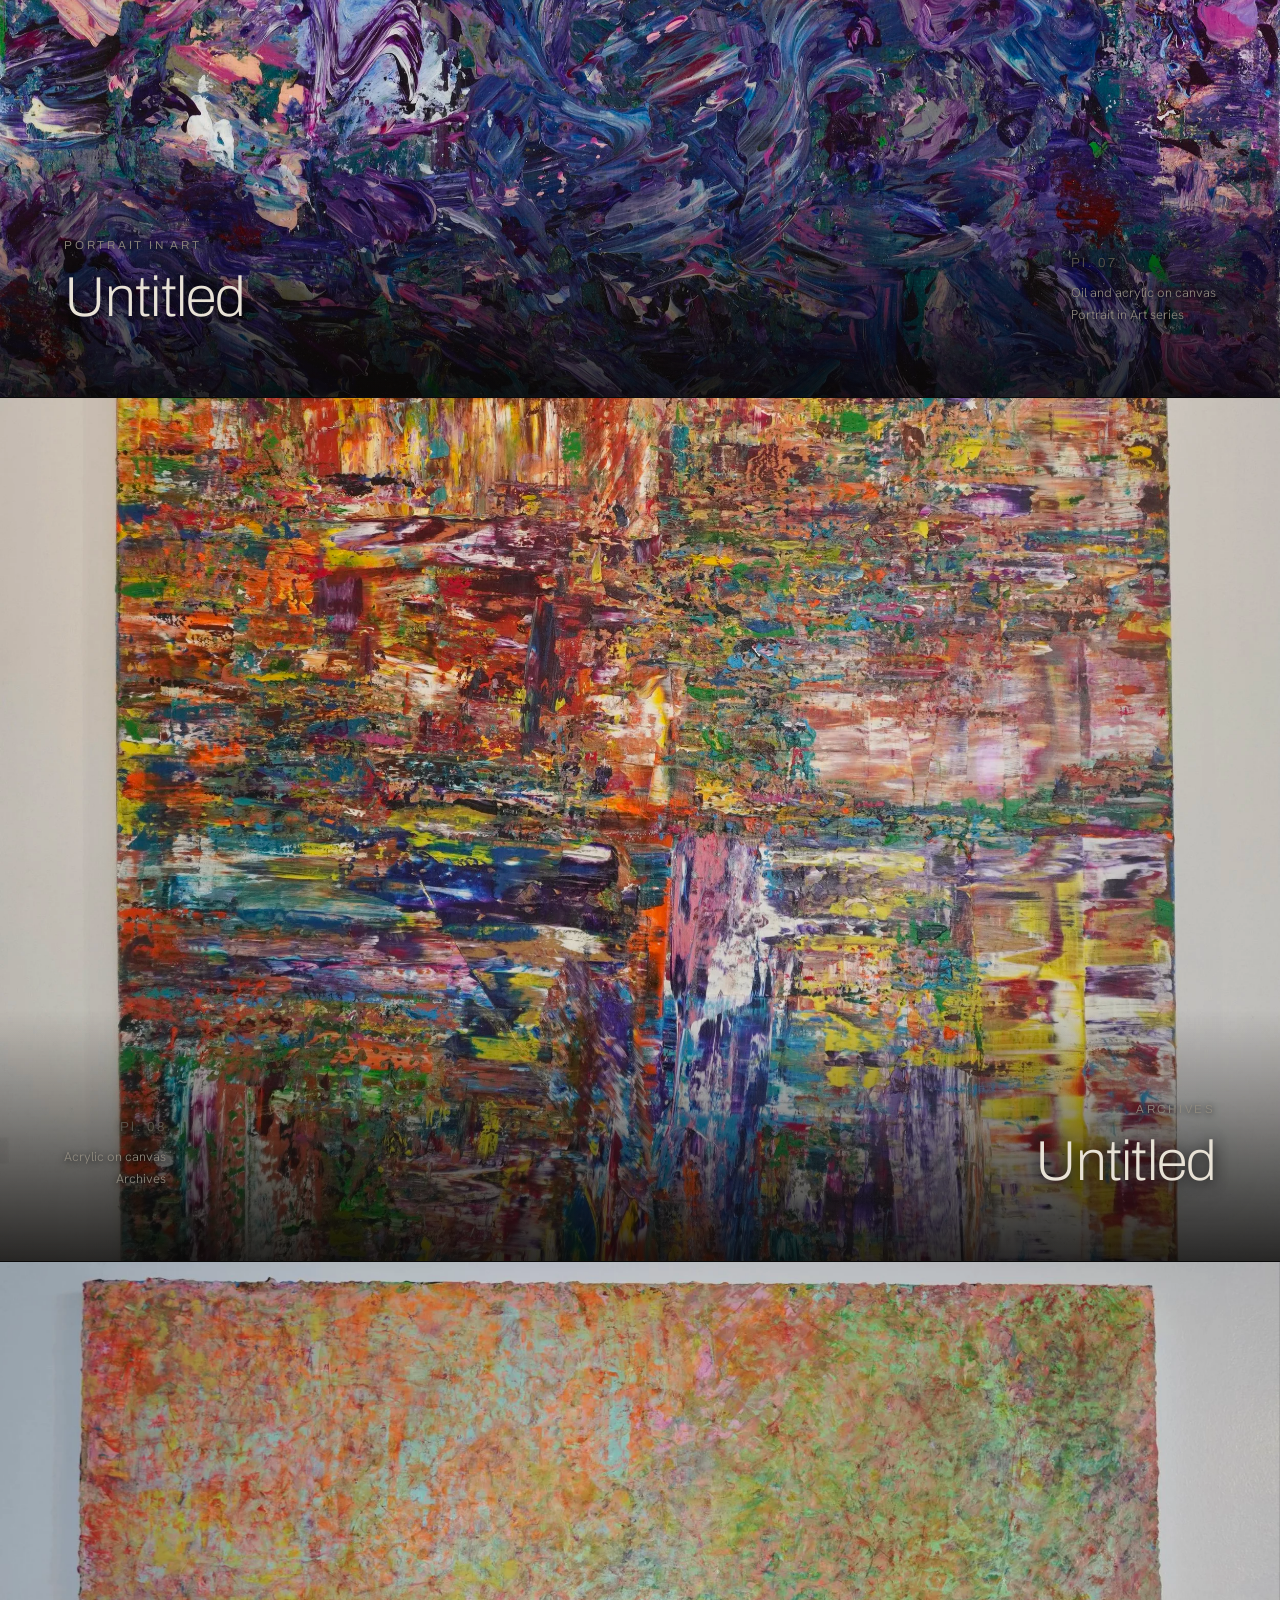
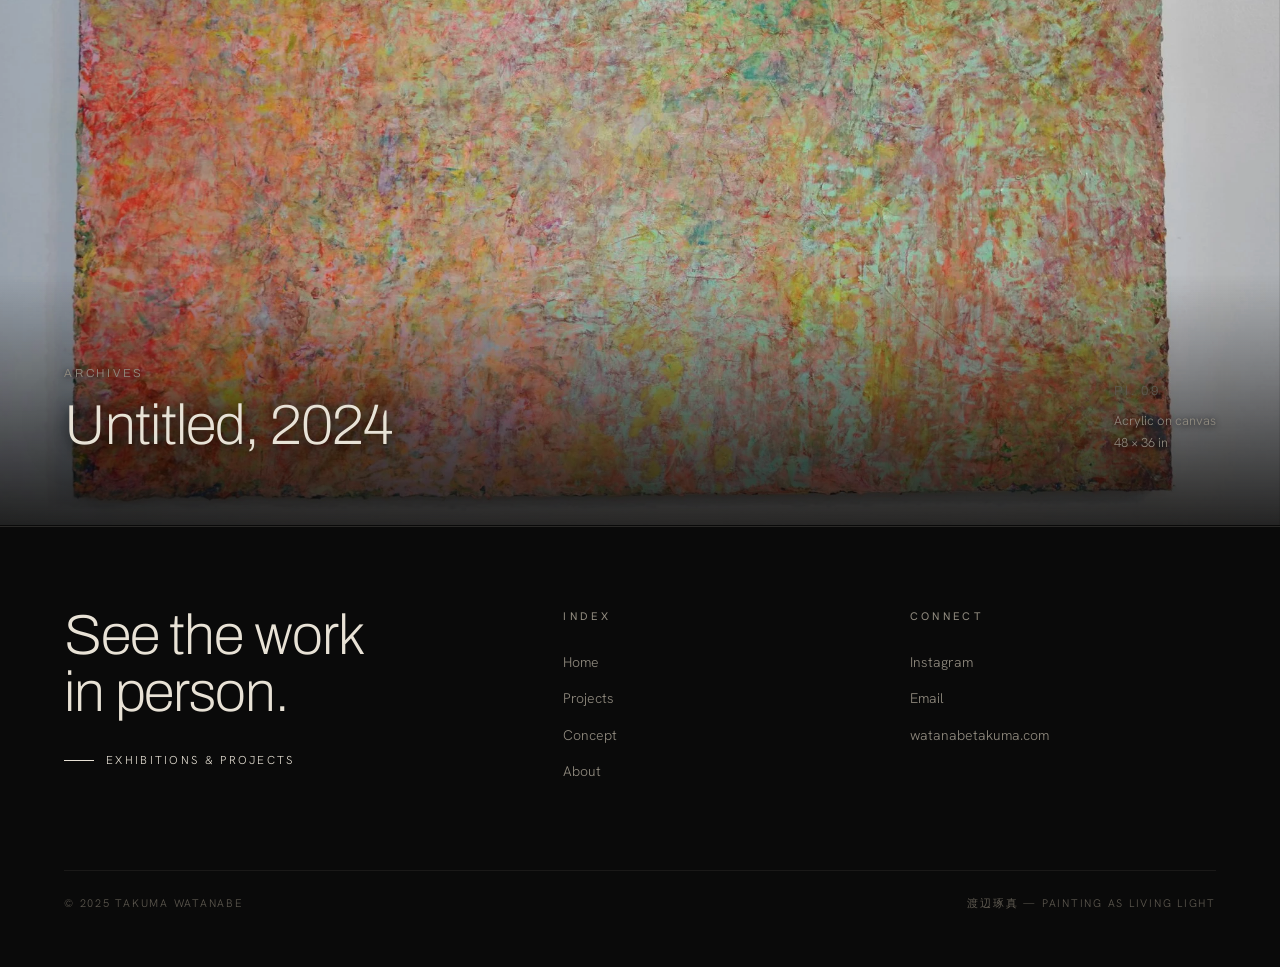
==== commit dc190ca4: "Add lightbox for artwork images; update works page description text" ====
--- a/works.html
+++ b/works.html
@@ -77,8 +77,8 @@
     <span class="micro"><span class="lng-en">Works · 2018 — 2025</span><span class="lng-jp">作品 ・ 2018 — 2025</span></span>
     <h1><span class="lng-en">Works</span><span class="lng-jp">作品</span></h1>
     <p>
-      <span class="lng-en">Four bodies of work, each a field in which color, light and time accumulate. Color is treated not as material, but as a temporal presence — something that drifts, dissolves, returns.</span>
-      <span class="lng-jp">四つの作品群。そのいずれもが、色彩と光と時間が積み重なる場です。色は物質としてではなく、時間的な存在として——漂い、溶け、還るものとして扱われます。</span>
+      <span class="lng-en">In Takuma Watanabe's work, color does not assert itself loudly.<br>It emerges quietly, as a presence shaped by light, time, and memory.<br>Layers of pale color shift with distance and perspective, inviting a slower form of looking.</span>
+      <span class="lng-jp">渡辺琢真の作品では、色彩は強く主張するものではなく、静けさの中にゆっくりと現れる気配として描かれます。<br>画面に重ねられた淡い色の層は、光、時間、記憶のように、見る角度や距離によって異なる表情を見せます。</span>
     </p>
   </section>
 
--- a/assets/site.css
+++ b/assets/site.css
@@ -86,6 +86,28 @@
 .scrim-b{display:none}
 .scrim-full{display:none}
 
+/* ---------- LIGHTBOX ---------- */
+.lb-trigger{cursor:zoom-in}
+#lb-overlay{
+  display:none;position:fixed;inset:0;z-index:200;
+  background:rgba(8,7,6,0.94);backdrop-filter:blur(6px);-webkit-backdrop-filter:blur(6px);
+  align-items:center;justify-content:center;padding:32px;
+}
+#lb-overlay.open{display:flex}
+#lb-overlay img{
+  max-width:100%;max-height:100%;object-fit:contain;
+  box-shadow:0 24px 80px rgba(0,0,0,0.6);
+  animation:lb-in .3s cubic-bezier(.2,.7,.2,1);
+}
+@keyframes lb-in{from{opacity:0;transform:scale(.94)}to{opacity:1;transform:none}}
+#lb-close{
+  position:absolute;top:20px;right:20px;width:44px;height:44px;
+  background:rgba(232,226,214,0.12);border:1px solid rgba(232,226,214,0.2);border-radius:50%;
+  cursor:pointer;display:flex;align-items:center;justify-content:center;
+  color:#e8e2d6;font-size:20px;line-height:1;transition:background .3s;
+}
+#lb-close:hover{background:rgba(232,226,214,0.22)}
+
 /* ---------- FOOTER ---------- */
 .foot{border-top:1px solid var(--line);padding:9vh var(--pad) 6vh;background:var(--bg)}
 .foot .inner{max-width:var(--maxw);margin:0 auto}
